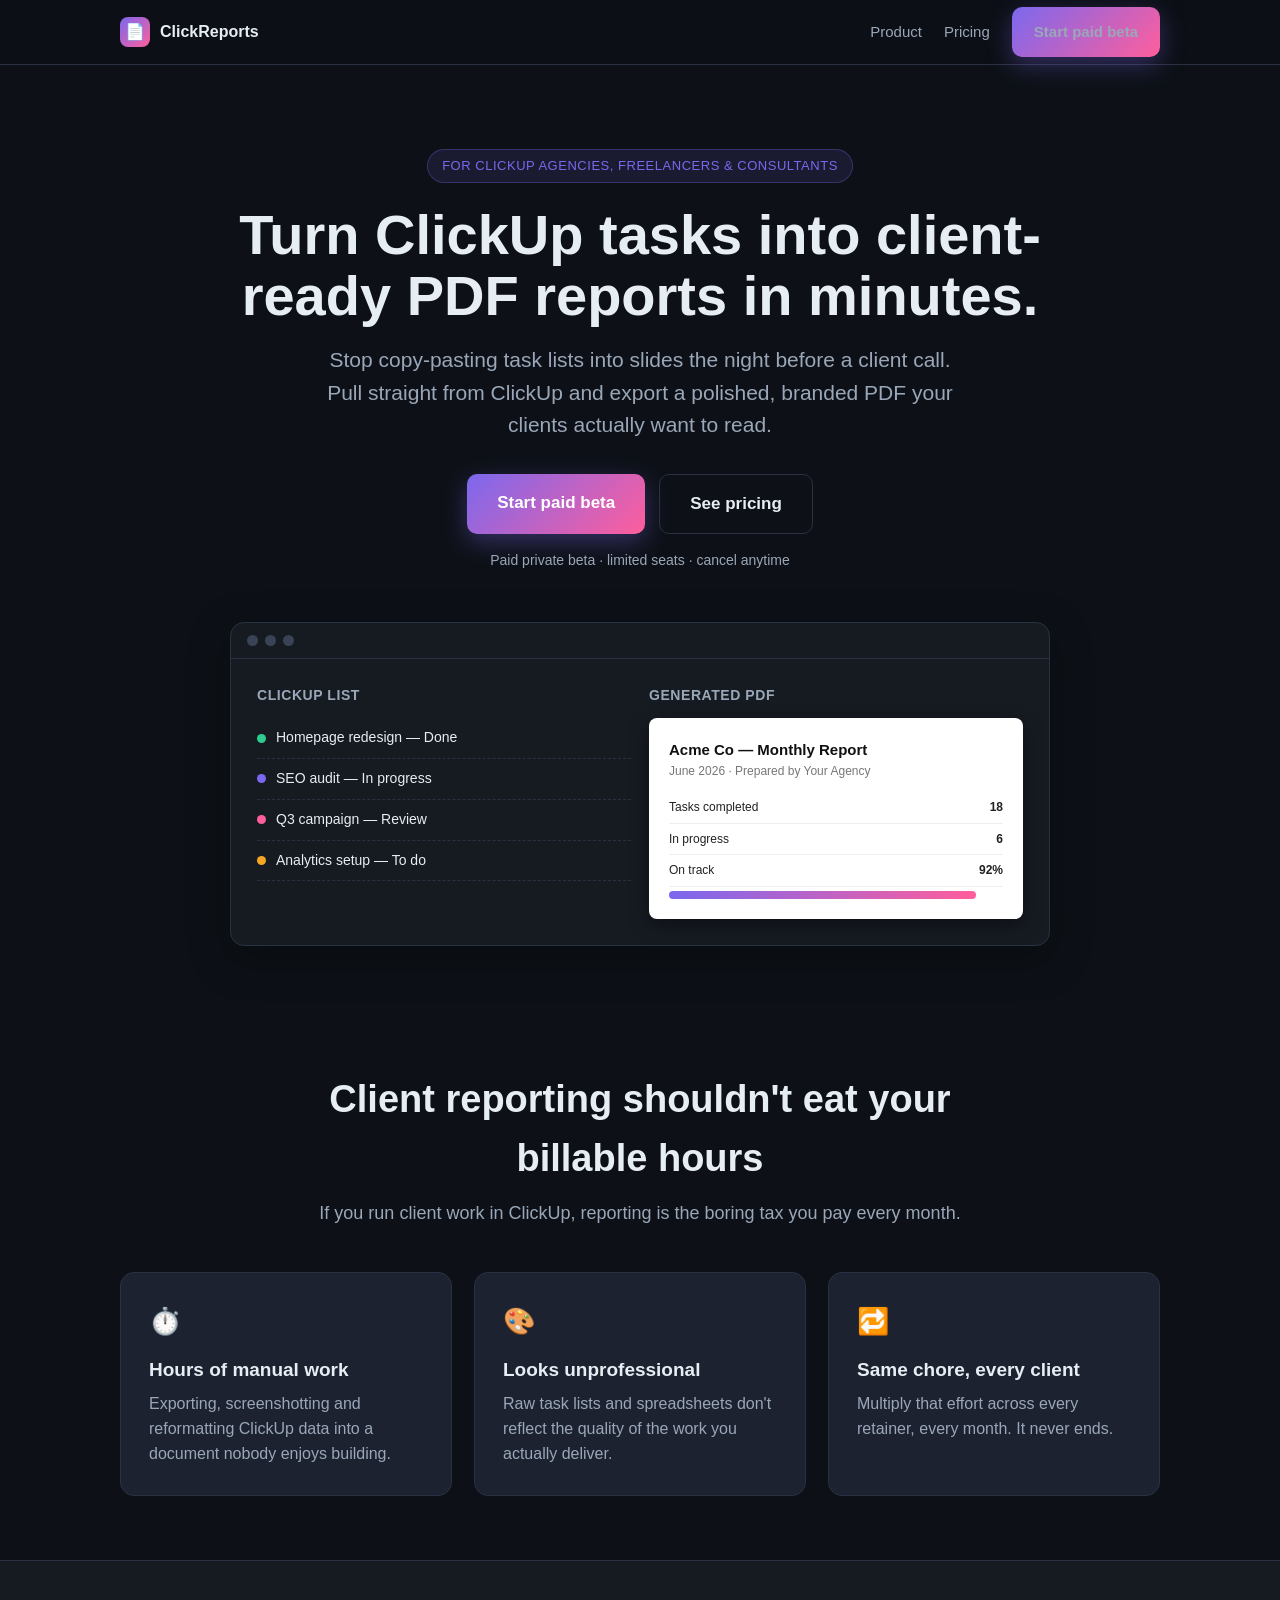
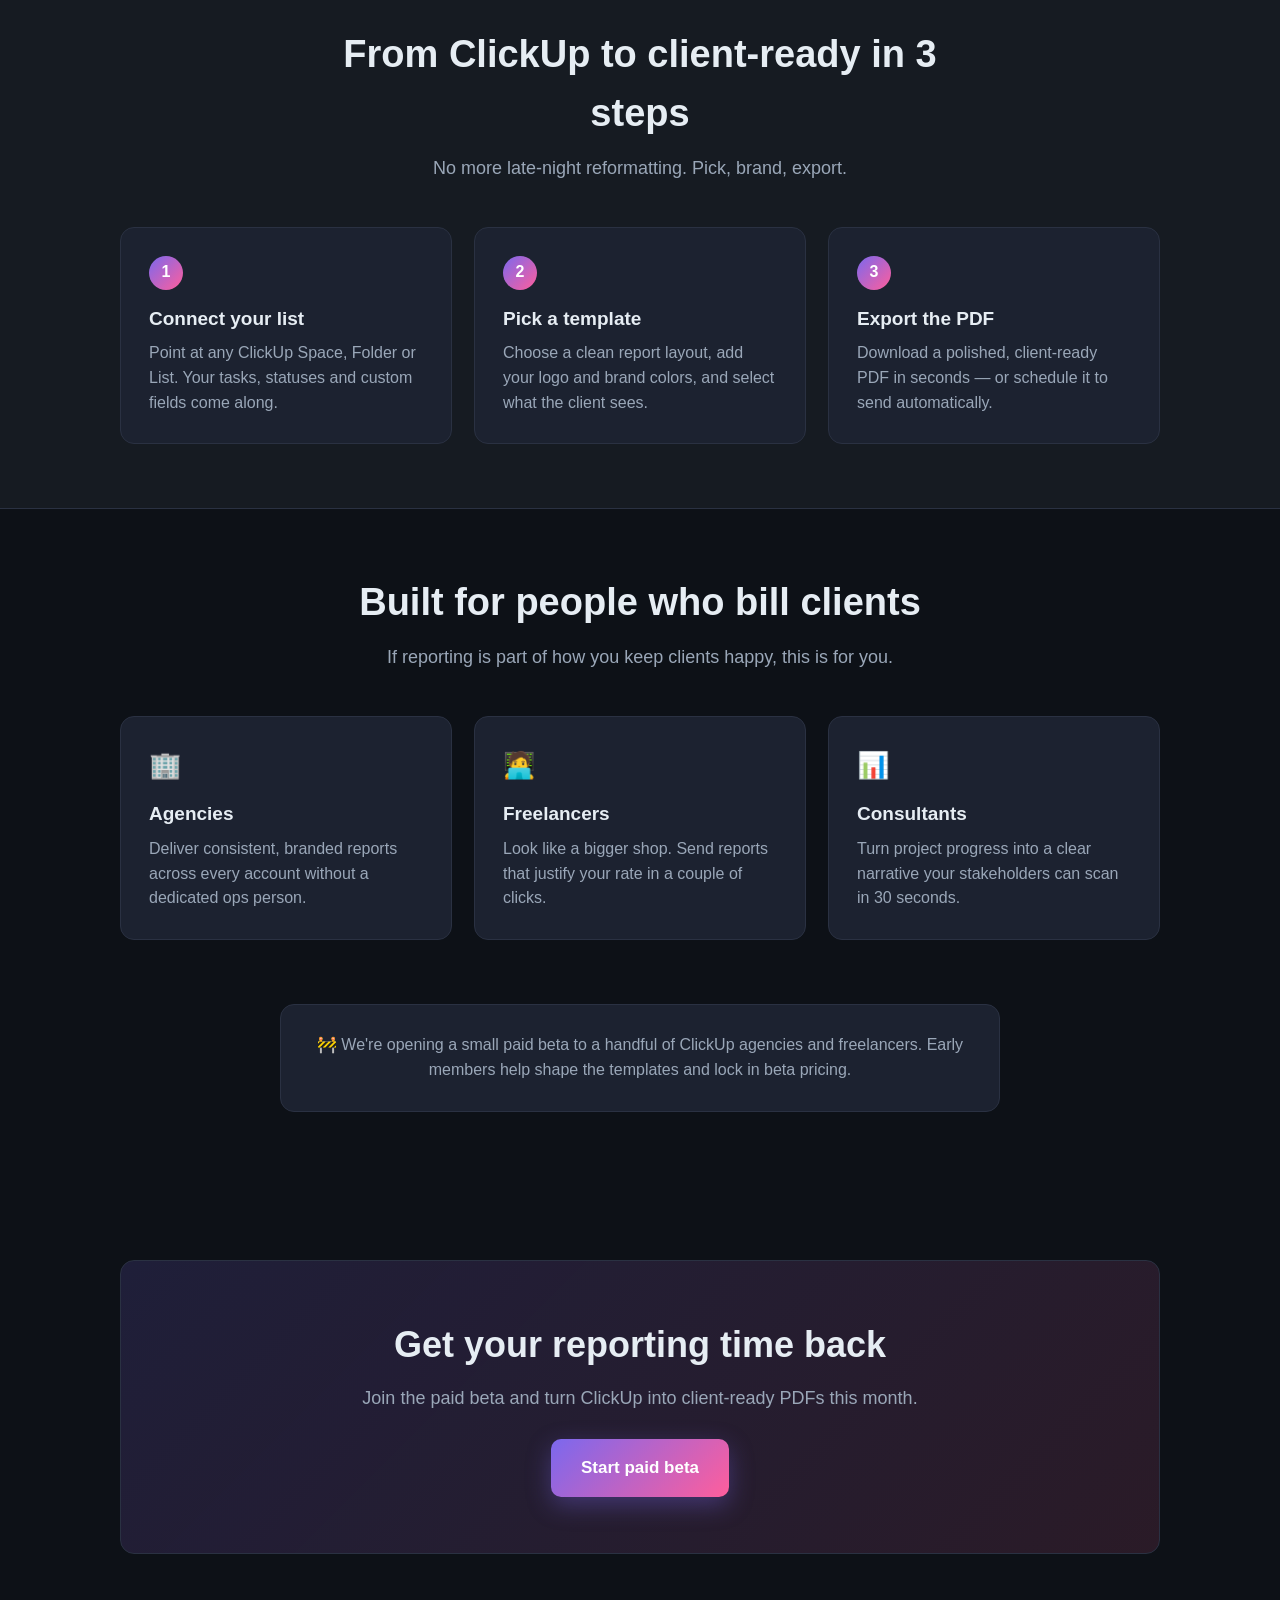
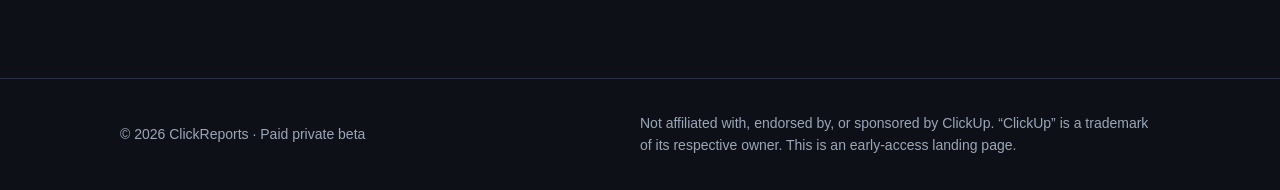
==== index.html @ d5023218 "Add ClickUp PDF Reports smoke-test landing site Static smoke test (no product) to measure paid inten" ====
<!DOCTYPE html>
<html lang="en">
<head>
  <meta charset="UTF-8" />
  <meta name="viewport" content="width=device-width, initial-scale=1.0" />
  <title>ClickUp Client PDF Reports — client-ready reports in minutes</title>
  <meta name="description" content="Turn ClickUp tasks into client-ready PDF reports in minutes. Built for agencies, freelancers and consultants." />
  <link rel="stylesheet" href="assets/styles.css" />
  <script src="assets/config.js"></script>
  <script src="assets/analytics.js"></script>
</head>
<body>
  <header class="site-header">
    <div class="container nav">
      <a class="brand" href="index.html">
        <span class="logo">📄</span> ClickReports
      </a>
      <nav class="nav-links">
        <a href="index.html">Product</a>
        <a href="pricing.html">Pricing</a>
        <a class="btn btn-primary" href="pricing.html" data-track="cta_click" data-location="nav">Start paid beta</a>
      </nav>
    </div>
  </header>

  <main>
    <!-- HERO -->
    <section class="hero">
      <div class="container">
        <span class="eyebrow">For ClickUp agencies, freelancers &amp; consultants</span>
        <h1>Turn ClickUp tasks into client-ready PDF reports in minutes.</h1>
        <p class="sub">
          Stop copy-pasting task lists into slides the night before a client call.
          Pull straight from ClickUp and export a polished, branded PDF your clients actually want to read.
        </p>
        <div class="hero-cta">
          <a class="btn btn-primary btn-lg" href="pricing.html" data-track="cta_click" data-location="hero">Start paid beta</a>
          <a class="btn btn-ghost btn-lg" href="pricing.html">See pricing</a>
        </div>
        <p class="hero-note">Paid private beta · limited seats · cancel anytime</p>

        <!-- Static mockup (visual only, not functional) -->
        <div class="mockup" aria-hidden="true">
          <div class="mockup-bar"><span></span><span></span><span></span></div>
          <div class="mockup-body">
            <div class="mockup-col">
              <h4>ClickUp list</h4>
              <div class="mockup-task"><span class="dot" style="background:#2ecc8f"></span> Homepage redesign — Done</div>
              <div class="mockup-task"><span class="dot" style="background:#7b68ee"></span> SEO audit — In progress</div>
              <div class="mockup-task"><span class="dot" style="background:#ff5e9c"></span> Q3 campaign — Review</div>
              <div class="mockup-task"><span class="dot" style="background:#f5a623"></span> Analytics setup — To do</div>
            </div>
            <div class="mockup-col">
              <h4>Generated PDF</h4>
              <div class="mockup-pdf">
                <div class="pdf-h">Acme Co — Monthly Report</div>
                <div class="pdf-sub">June 2026 · Prepared by Your Agency</div>
                <div class="pdf-row"><span>Tasks completed</span><strong>18</strong></div>
                <div class="pdf-row"><span>In progress</span><strong>6</strong></div>
                <div class="pdf-row"><span>On track</span><strong>92%</strong></div>
                <div class="pdf-bar" style="width:92%"></div>
              </div>
            </div>
          </div>
        </div>
      </div>
    </section>

    <!-- PROBLEM -->
    <section>
      <div class="container">
        <div class="section-head">
          <h2>Client reporting shouldn't eat your billable hours</h2>
          <p>If you run client work in ClickUp, reporting is the boring tax you pay every month.</p>
        </div>
        <div class="grid grid-3">
          <div class="card">
            <div class="ic">⏱️</div>
            <h3>Hours of manual work</h3>
            <p>Exporting, screenshotting and reformatting ClickUp data into a document nobody enjoys building.</p>
          </div>
          <div class="card">
            <div class="ic">🎨</div>
            <h3>Looks unprofessional</h3>
            <p>Raw task lists and spreadsheets don't reflect the quality of the work you actually deliver.</p>
          </div>
          <div class="card">
            <div class="ic">🔁</div>
            <h3>Same chore, every client</h3>
            <p>Multiply that effort across every retainer, every month. It never ends.</p>
          </div>
        </div>
      </div>
    </section>

    <!-- HOW IT WORKS -->
    <section style="background: var(--bg-soft); border-top:1px solid var(--border); border-bottom:1px solid var(--border);">
      <div class="container">
        <div class="section-head">
          <h2>From ClickUp to client-ready in 3 steps</h2>
          <p>No more late-night reformatting. Pick, brand, export.</p>
        </div>
        <div class="grid grid-3 steps">
          <div class="card">
            <div class="step-num">1</div>
            <h3>Connect your list</h3>
            <p>Point at any ClickUp Space, Folder or List. Your tasks, statuses and custom fields come along.</p>
          </div>
          <div class="card">
            <div class="step-num">2</div>
            <h3>Pick a template</h3>
            <p>Choose a clean report layout, add your logo and brand colors, and select what the client sees.</p>
          </div>
          <div class="card">
            <div class="step-num">3</div>
            <h3>Export the PDF</h3>
            <p>Download a polished, client-ready PDF in seconds — or schedule it to send automatically.</p>
          </div>
        </div>
      </div>
    </section>

    <!-- WHO IT'S FOR -->
    <section>
      <div class="container">
        <div class="section-head">
          <h2>Built for people who bill clients</h2>
          <p>If reporting is part of how you keep clients happy, this is for you.</p>
        </div>
        <div class="grid grid-3">
          <div class="card">
            <div class="ic">🏢</div>
            <h3>Agencies</h3>
            <p>Deliver consistent, branded reports across every account without a dedicated ops person.</p>
          </div>
          <div class="card">
            <div class="ic">🧑‍💻</div>
            <h3>Freelancers</h3>
            <p>Look like a bigger shop. Send reports that justify your rate in a couple of clicks.</p>
          </div>
          <div class="card">
            <div class="ic">📊</div>
            <h3>Consultants</h3>
            <p>Turn project progress into a clear narrative your stakeholders can scan in 30 seconds.</p>
          </div>
        </div>
      </div>
    </section>

    <!-- SOCIAL PROOF (honest placeholder) -->
    <section style="padding-top:0;">
      <div class="container">
        <div class="card" style="text-align:center; max-width:720px; margin:0 auto;">
          <p style="color:var(--muted); margin:0;">
            🚧 We're opening a small paid beta to a handful of ClickUp agencies and freelancers.
            Early members help shape the templates and lock in beta pricing.
          </p>
        </div>
      </div>
    </section>

    <!-- FINAL CTA -->
    <section>
      <div class="container">
        <div class="cta-band">
          <h2>Get your reporting time back</h2>
          <p>Join the paid beta and turn ClickUp into client-ready PDFs this month.</p>
          <a class="btn btn-primary btn-lg" href="pricing.html" data-track="cta_click" data-location="footer_band">Start paid beta</a>
        </div>
      </div>
    </section>
  </main>

  <footer class="site-footer">
    <div class="container">
      <p>© 2026 ClickReports · Paid private beta</p>
      <p class="disclaimer">Not affiliated with, endorsed by, or sponsored by ClickUp. “ClickUp” is a trademark of its respective owner. This is an early-access landing page.</p>
    </div>
  </footer>
</body>
</html>
---- assets/styles.css ----
/* ===== Smoke test — ClickUp Client PDF Reports ===== */
:root {
  --bg: #0d1117;
  --bg-soft: #161b22;
  --card: #1c2230;
  --border: #2a3142;
  --text: #e6edf3;
  --muted: #9aa7b8;
  --brand: #7b68ee;       /* púrpura tipo ClickUp */
  --brand-2: #ff5e9c;
  --accent: #2ecc8f;
  --radius: 14px;
  --shadow: 0 12px 40px rgba(0, 0, 0, 0.35);
  --maxw: 1080px;
  font-family: -apple-system, BlinkMacSystemFont, "Segoe UI", Roboto, Helvetica, Arial, sans-serif;
}

* { box-sizing: border-box; }

body {
  margin: 0;
  background: radial-gradient(1200px 600px at 50% -10%, #1a2030 0%, var(--bg) 55%);
  color: var(--text);
  line-height: 1.55;
  -webkit-font-smoothing: antialiased;
}

a { color: inherit; }

.container { width: 100%; max-width: var(--maxw); margin: 0 auto; padding: 0 20px; }

/* ----- Header / nav ----- */
.site-header {
  position: sticky; top: 0; z-index: 10;
  backdrop-filter: blur(10px);
  background: rgba(13, 17, 23, 0.7);
  border-bottom: 1px solid var(--border);
}
.nav { display: flex; align-items: center; justify-content: space-between; height: 64px; }
.brand { display: flex; align-items: center; gap: 10px; font-weight: 700; text-decoration: none; }
.brand .logo {
  width: 30px; height: 30px; border-radius: 8px;
  background: linear-gradient(135deg, var(--brand), var(--brand-2));
  display: grid; place-items: center; font-size: 16px;
}
.nav-links { display: flex; align-items: center; gap: 22px; }
.nav-links a { text-decoration: none; color: var(--muted); font-size: 15px; }
.nav-links a:hover { color: var(--text); }

/* ----- Buttons ----- */
.btn {
  display: inline-block; cursor: pointer; border: 0; text-decoration: none;
  font-weight: 600; font-size: 16px; padding: 13px 22px; border-radius: 10px;
  transition: transform .08s ease, box-shadow .2s ease, opacity .2s ease;
}
.btn:active { transform: translateY(1px); }
.btn-primary {
  color: #fff;
  background: linear-gradient(135deg, var(--brand), var(--brand-2));
  box-shadow: 0 8px 24px rgba(123, 104, 238, 0.35);
}
.btn-primary:hover { box-shadow: 0 10px 30px rgba(123, 104, 238, 0.5); }
.btn-ghost { background: transparent; color: var(--text); border: 1px solid var(--border); }
.btn-ghost:hover { border-color: var(--brand); }
.btn-lg { padding: 16px 30px; font-size: 17px; }
.btn-block { display: block; width: 100%; text-align: center; }

/* ----- Hero ----- */
.hero { padding: 84px 0 60px; text-align: center; }
.eyebrow {
  display: inline-block; font-size: 13px; letter-spacing: .04em; text-transform: uppercase;
  color: var(--brand); background: rgba(123, 104, 238, 0.12);
  border: 1px solid rgba(123, 104, 238, 0.3); padding: 6px 14px; border-radius: 999px; margin-bottom: 22px;
}
.hero h1 { font-size: clamp(34px, 5.2vw, 56px); line-height: 1.08; margin: 0 auto 18px; max-width: 880px; }
.hero p.sub { font-size: clamp(17px, 2.2vw, 21px); color: var(--muted); max-width: 660px; margin: 0 auto 32px; }
.hero-cta { display: flex; gap: 14px; justify-content: center; flex-wrap: wrap; }
.hero-note { margin-top: 16px; font-size: 14px; color: var(--muted); }

/* ----- Mockup ----- */
.mockup {
  margin: 50px auto 0; max-width: 820px;
  background: var(--bg-soft); border: 1px solid var(--border);
  border-radius: var(--radius); box-shadow: var(--shadow); overflow: hidden;
}
.mockup-bar { display: flex; gap: 7px; padding: 12px 16px; border-bottom: 1px solid var(--border); }
.mockup-bar span { width: 11px; height: 11px; border-radius: 50%; background: #3a4255; }
.mockup-body { display: grid; grid-template-columns: 1fr 1fr; gap: 18px; padding: 26px; text-align: left; }
.mockup-col h4 { margin: 0 0 12px; font-size: 14px; color: var(--muted); text-transform: uppercase; letter-spacing: .04em; }
.mockup-task { display: flex; align-items: center; gap: 10px; padding: 9px 0; border-bottom: 1px dashed var(--border); font-size: 14px; }
.mockup-task .dot { width: 9px; height: 9px; border-radius: 50%; flex: 0 0 auto; }
.mockup-pdf {
  background: #fff; color: #222; border-radius: 8px; padding: 20px;
  font-size: 12px; box-shadow: 0 6px 20px rgba(0,0,0,.4);
}
.mockup-pdf .pdf-h { font-weight: 700; font-size: 15px; color: #111; }
.mockup-pdf .pdf-sub { color: #777; margin-bottom: 12px; }
.mockup-pdf .pdf-row { display: flex; justify-content: space-between; padding: 6px 0; border-bottom: 1px solid #eee; }
.mockup-pdf .pdf-bar { height: 8px; border-radius: 4px; background: linear-gradient(90deg, var(--brand), var(--brand-2)); margin-top: 4px; }

/* ----- Sections ----- */
section { padding: 64px 0; }
.section-head { text-align: center; max-width: 660px; margin: 0 auto 44px; }
.section-head h2 { font-size: clamp(26px, 4vw, 38px); margin: 0 0 12px; }
.section-head p { color: var(--muted); font-size: 18px; margin: 0; }

.grid { display: grid; gap: 22px; }
.grid-3 { grid-template-columns: repeat(3, 1fr); }
.grid-2 { grid-template-columns: repeat(2, 1fr); }

.card {
  background: var(--card); border: 1px solid var(--border);
  border-radius: var(--radius); padding: 28px;
}
.card .ic { font-size: 26px; margin-bottom: 14px; }
.card h3 { margin: 0 0 8px; font-size: 19px; }
.card p { margin: 0; color: var(--muted); }

.steps { counter-reset: step; }
.step-num {
  width: 34px; height: 34px; border-radius: 50%; display: grid; place-items: center;
  font-weight: 700; color: #fff; background: linear-gradient(135deg, var(--brand), var(--brand-2));
  margin-bottom: 14px;
}

/* ----- Pricing ----- */
.plans { display: grid; grid-template-columns: repeat(2, 1fr); gap: 24px; max-width: 760px; margin: 0 auto; }
.plan {
  background: var(--card); border: 1px solid var(--border); border-radius: var(--radius);
  padding: 32px; display: flex; flex-direction: column;
}
.plan.popular { border-color: var(--brand); box-shadow: 0 0 0 1px var(--brand), var(--shadow); position: relative; }
.plan .tag {
  position: absolute; top: -13px; left: 50%; transform: translateX(-50%);
  background: linear-gradient(135deg, var(--brand), var(--brand-2)); color: #fff;
  font-size: 12px; font-weight: 700; padding: 5px 14px; border-radius: 999px; letter-spacing: .03em;
}
.plan h3 { margin: 0 0 6px; font-size: 22px; }
.plan .price { font-size: 44px; font-weight: 800; margin: 10px 0 2px; }
.plan .price span { font-size: 16px; font-weight: 500; color: var(--muted); }
.plan .desc { color: var(--muted); margin: 0 0 20px; min-height: 44px; }
.features { list-style: none; padding: 0; margin: 0 0 26px; flex: 1; }
.features li { padding: 8px 0; padding-left: 26px; position: relative; color: var(--text); }
.features li::before { content: "✓"; position: absolute; left: 0; color: var(--accent); font-weight: 700; }

/* ----- Checkout ----- */
.checkout-wrap { max-width: 560px; margin: 0 auto; }
.summary {
  background: var(--card); border: 1px solid var(--border); border-radius: var(--radius);
  padding: 26px; margin-bottom: 24px;
}
.summary .row { display: flex; justify-content: space-between; padding: 10px 0; border-bottom: 1px solid var(--border); }
.summary .row:last-child { border-bottom: 0; font-size: 20px; font-weight: 700; }
.summary .muted { color: var(--muted); }

.email-form { display: flex; flex-direction: column; gap: 12px; margin-top: 22px; }
.email-form input {
  width: 100%; padding: 15px 16px; font-size: 16px; border-radius: 10px;
  border: 1px solid var(--border); background: var(--bg-soft); color: var(--text);
}
.email-form input:focus { outline: none; border-color: var(--brand); }
.success-box {
  background: rgba(46, 204, 143, 0.08); border: 1px solid rgba(46, 204, 143, 0.4);
  border-radius: var(--radius); padding: 30px; text-align: center;
}
.success-box .ic { font-size: 44px; }
.success-box h3 { margin: 10px 0 8px; font-size: 24px; }
.success-box p { color: var(--muted); margin: 0; }

/* ----- FAQ ----- */
.faq { max-width: 720px; margin: 0 auto; }
.faq details {
  background: var(--card); border: 1px solid var(--border); border-radius: 10px;
  padding: 16px 20px; margin-bottom: 12px;
}
.faq summary { cursor: pointer; font-weight: 600; font-size: 17px; }
.faq details p { color: var(--muted); margin: 12px 0 0; }

/* ----- Final CTA band ----- */
.cta-band {
  text-align: center; background: linear-gradient(135deg, rgba(123,104,238,.16), rgba(255,94,156,.12));
  border: 1px solid var(--border); border-radius: var(--radius); padding: 56px 24px; margin: 20px 0;
}
.cta-band h2 { font-size: clamp(26px, 4vw, 36px); margin: 0 0 12px; }
.cta-band p { color: var(--muted); margin: 0 0 26px; font-size: 18px; }

/* ----- Footer ----- */
.site-footer { border-top: 1px solid var(--border); padding: 34px 0; margin-top: 40px; }
.site-footer .container { display: flex; justify-content: space-between; align-items: center; gap: 16px; flex-wrap: wrap; }
.site-footer p { margin: 0; color: var(--muted); font-size: 14px; }
.disclaimer { font-size: 13px; color: #6b7787; max-width: 520px; }

/* ----- Responsive ----- */
@media (max-width: 820px) {
  .grid-3, .grid-2, .plans, .mockup-body { grid-template-columns: 1fr; }
  .nav-links a:not(.btn) { display: none; }
}
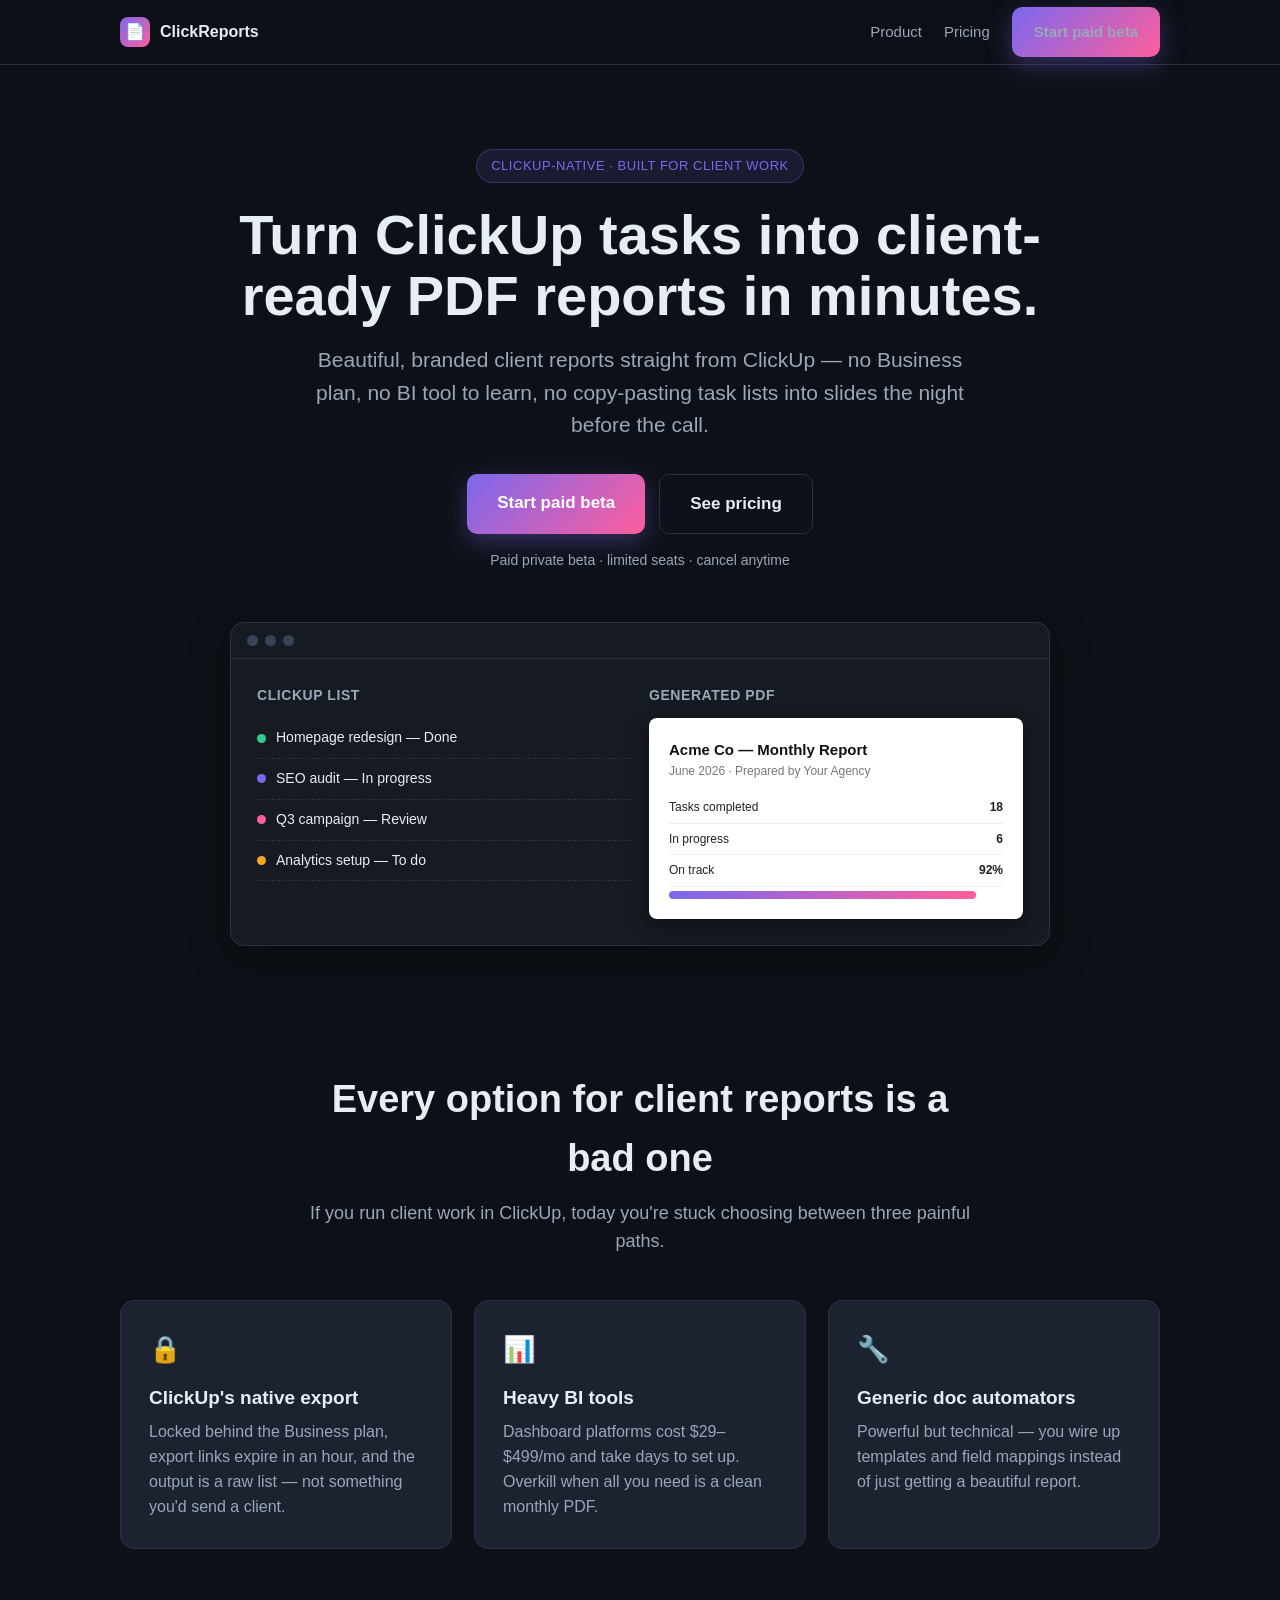
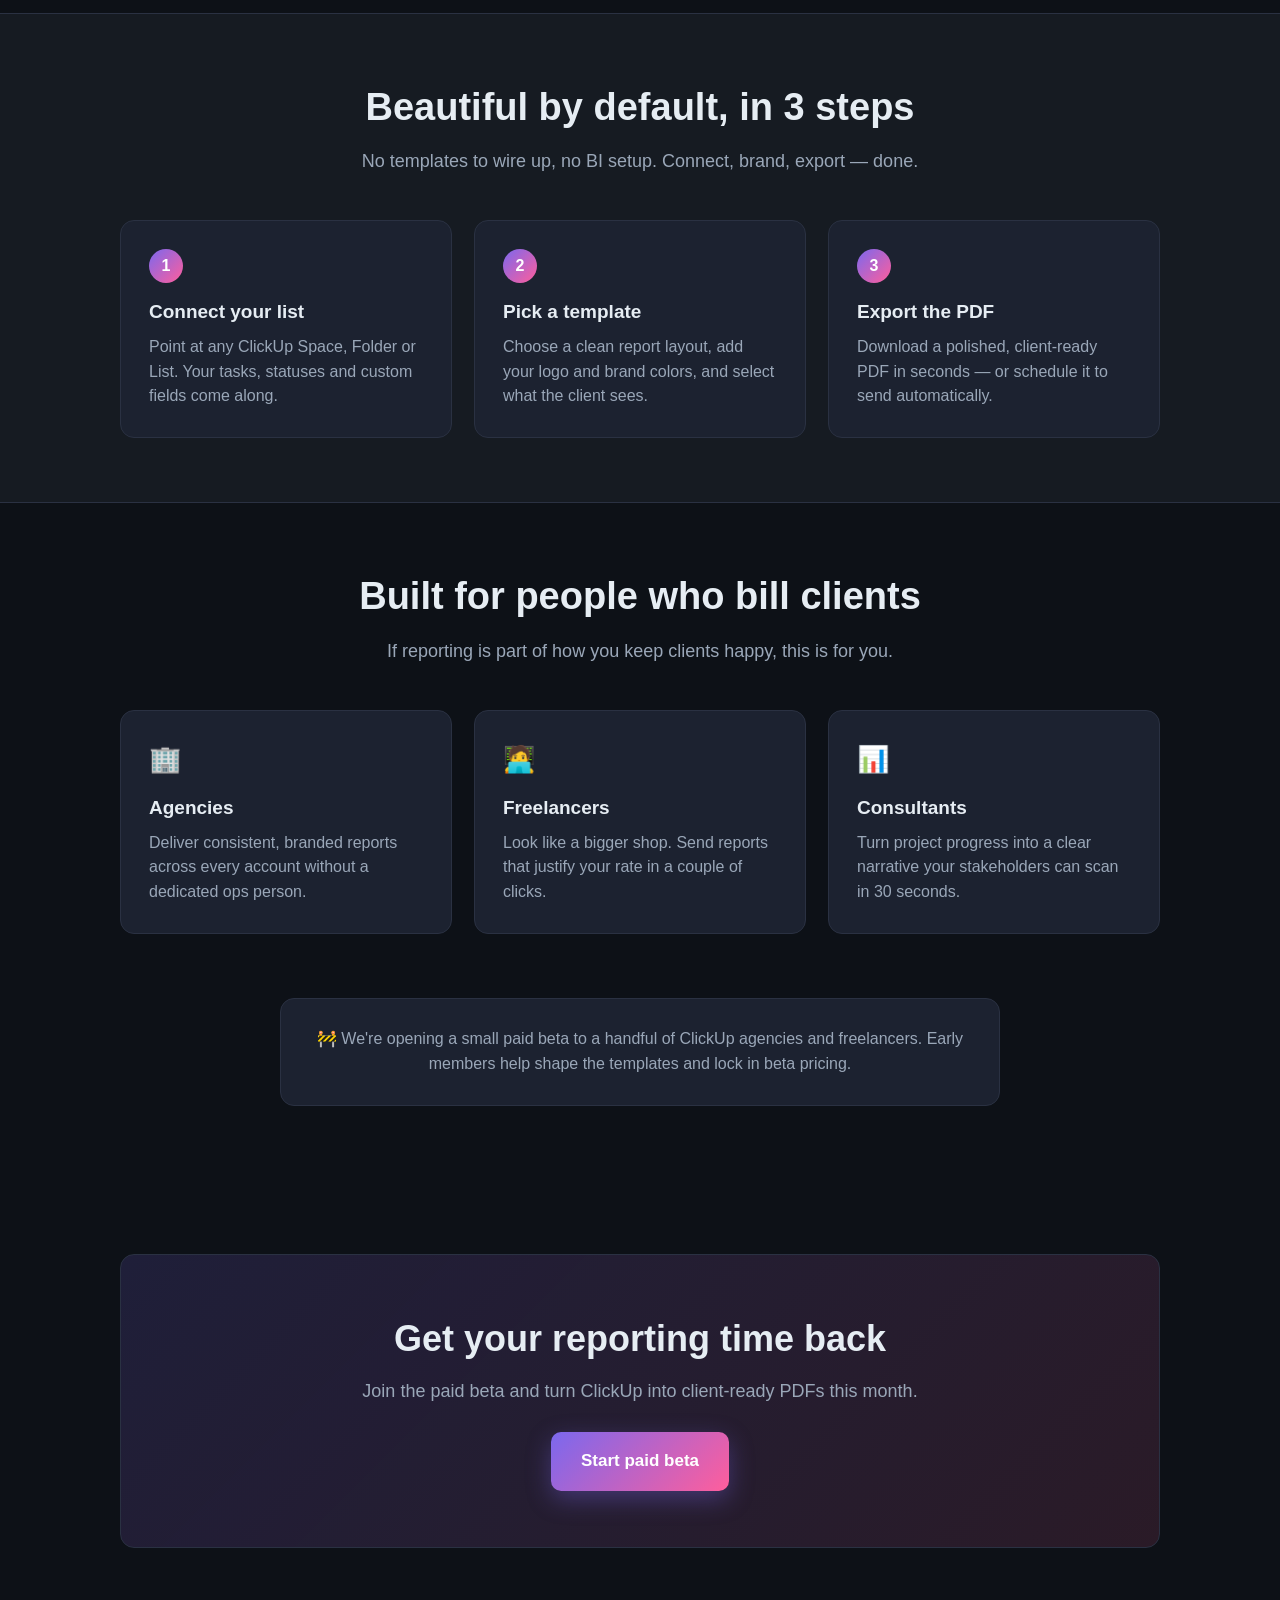
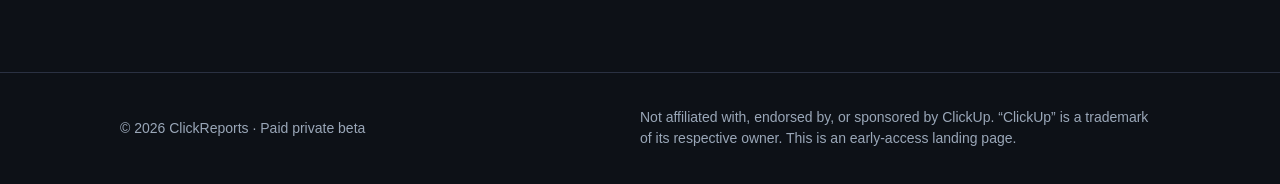
==== commit a518d8af: "Sharpen landing copy to ClickUp-native niche positioning Differentiate from heavy BI tools and gener" ====
--- a/index.html
+++ b/index.html
@@ -4,7 +4,7 @@
   <meta charset="UTF-8" />
   <meta name="viewport" content="width=device-width, initial-scale=1.0" />
   <title>ClickUp Client PDF Reports — client-ready reports in minutes</title>
-  <meta name="description" content="Turn ClickUp tasks into client-ready PDF reports in minutes. Built for agencies, freelancers and consultants." />
+  <meta name="description" content="Beautiful, branded client PDF reports straight from ClickUp — no Business plan, no BI tool. Built for agencies, freelancers and consultants." />
   <link rel="stylesheet" href="assets/styles.css" />
   <script src="assets/config.js"></script>
   <script src="assets/analytics.js"></script>
@@ -27,11 +27,11 @@
     <!-- HERO -->
     <section class="hero">
       <div class="container">
-        <span class="eyebrow">For ClickUp agencies, freelancers &amp; consultants</span>
+        <span class="eyebrow">ClickUp-native · built for client work</span>
         <h1>Turn ClickUp tasks into client-ready PDF reports in minutes.</h1>
         <p class="sub">
-          Stop copy-pasting task lists into slides the night before a client call.
-          Pull straight from ClickUp and export a polished, branded PDF your clients actually want to read.
+          Beautiful, branded client reports straight from ClickUp — no Business plan, no BI tool to learn,
+          no copy-pasting task lists into slides the night before the call.
         </p>
         <div class="hero-cta">
           <a class="btn btn-primary btn-lg" href="pricing.html" data-track="cta_click" data-location="hero">Start paid beta</a>
@@ -70,24 +70,24 @@
     <section>
       <div class="container">
         <div class="section-head">
-          <h2>Client reporting shouldn't eat your billable hours</h2>
-          <p>If you run client work in ClickUp, reporting is the boring tax you pay every month.</p>
+          <h2>Every option for client reports is a bad one</h2>
+          <p>If you run client work in ClickUp, today you're stuck choosing between three painful paths.</p>
         </div>
         <div class="grid grid-3">
           <div class="card">
-            <div class="ic">⏱️</div>
-            <h3>Hours of manual work</h3>
-            <p>Exporting, screenshotting and reformatting ClickUp data into a document nobody enjoys building.</p>
+            <div class="ic">🔒</div>
+            <h3>ClickUp's native export</h3>
+            <p>Locked behind the Business plan, export links expire in an hour, and the output is a raw list — not something you'd send a client.</p>
           </div>
           <div class="card">
-            <div class="ic">🎨</div>
-            <h3>Looks unprofessional</h3>
-            <p>Raw task lists and spreadsheets don't reflect the quality of the work you actually deliver.</p>
+            <div class="ic">📊</div>
+            <h3>Heavy BI tools</h3>
+            <p>Dashboard platforms cost $29–$499/mo and take days to set up. Overkill when all you need is a clean monthly PDF.</p>
           </div>
           <div class="card">
-            <div class="ic">🔁</div>
-            <h3>Same chore, every client</h3>
-            <p>Multiply that effort across every retainer, every month. It never ends.</p>
+            <div class="ic">🔧</div>
+            <h3>Generic doc automators</h3>
+            <p>Powerful but technical — you wire up templates and field mappings instead of just getting a beautiful report.</p>
           </div>
         </div>
       </div>
@@ -97,8 +97,8 @@
     <section style="background: var(--bg-soft); border-top:1px solid var(--border); border-bottom:1px solid var(--border);">
       <div class="container">
         <div class="section-head">
-          <h2>From ClickUp to client-ready in 3 steps</h2>
-          <p>No more late-night reformatting. Pick, brand, export.</p>
+          <h2>Beautiful by default, in 3 steps</h2>
+          <p>No templates to wire up, no BI setup. Connect, brand, export — done.</p>
         </div>
         <div class="grid grid-3 steps">
           <div class="card">
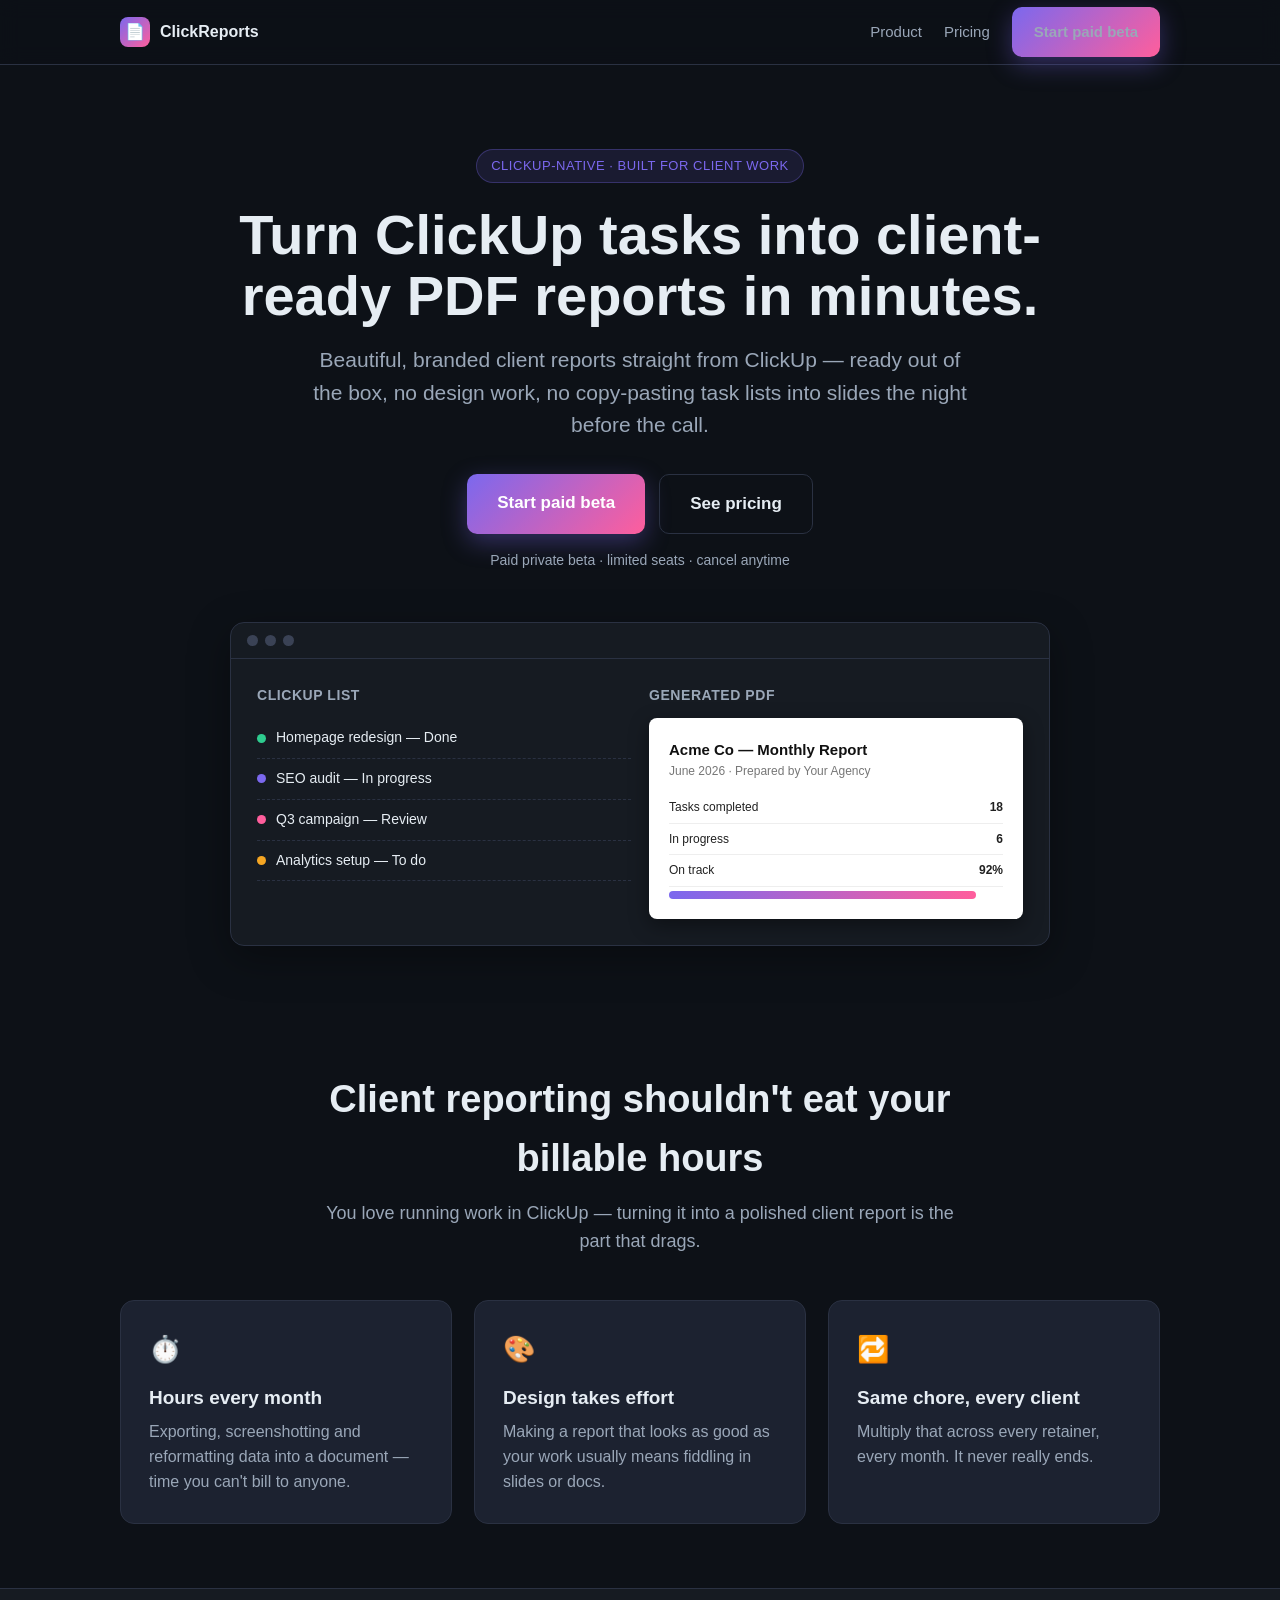
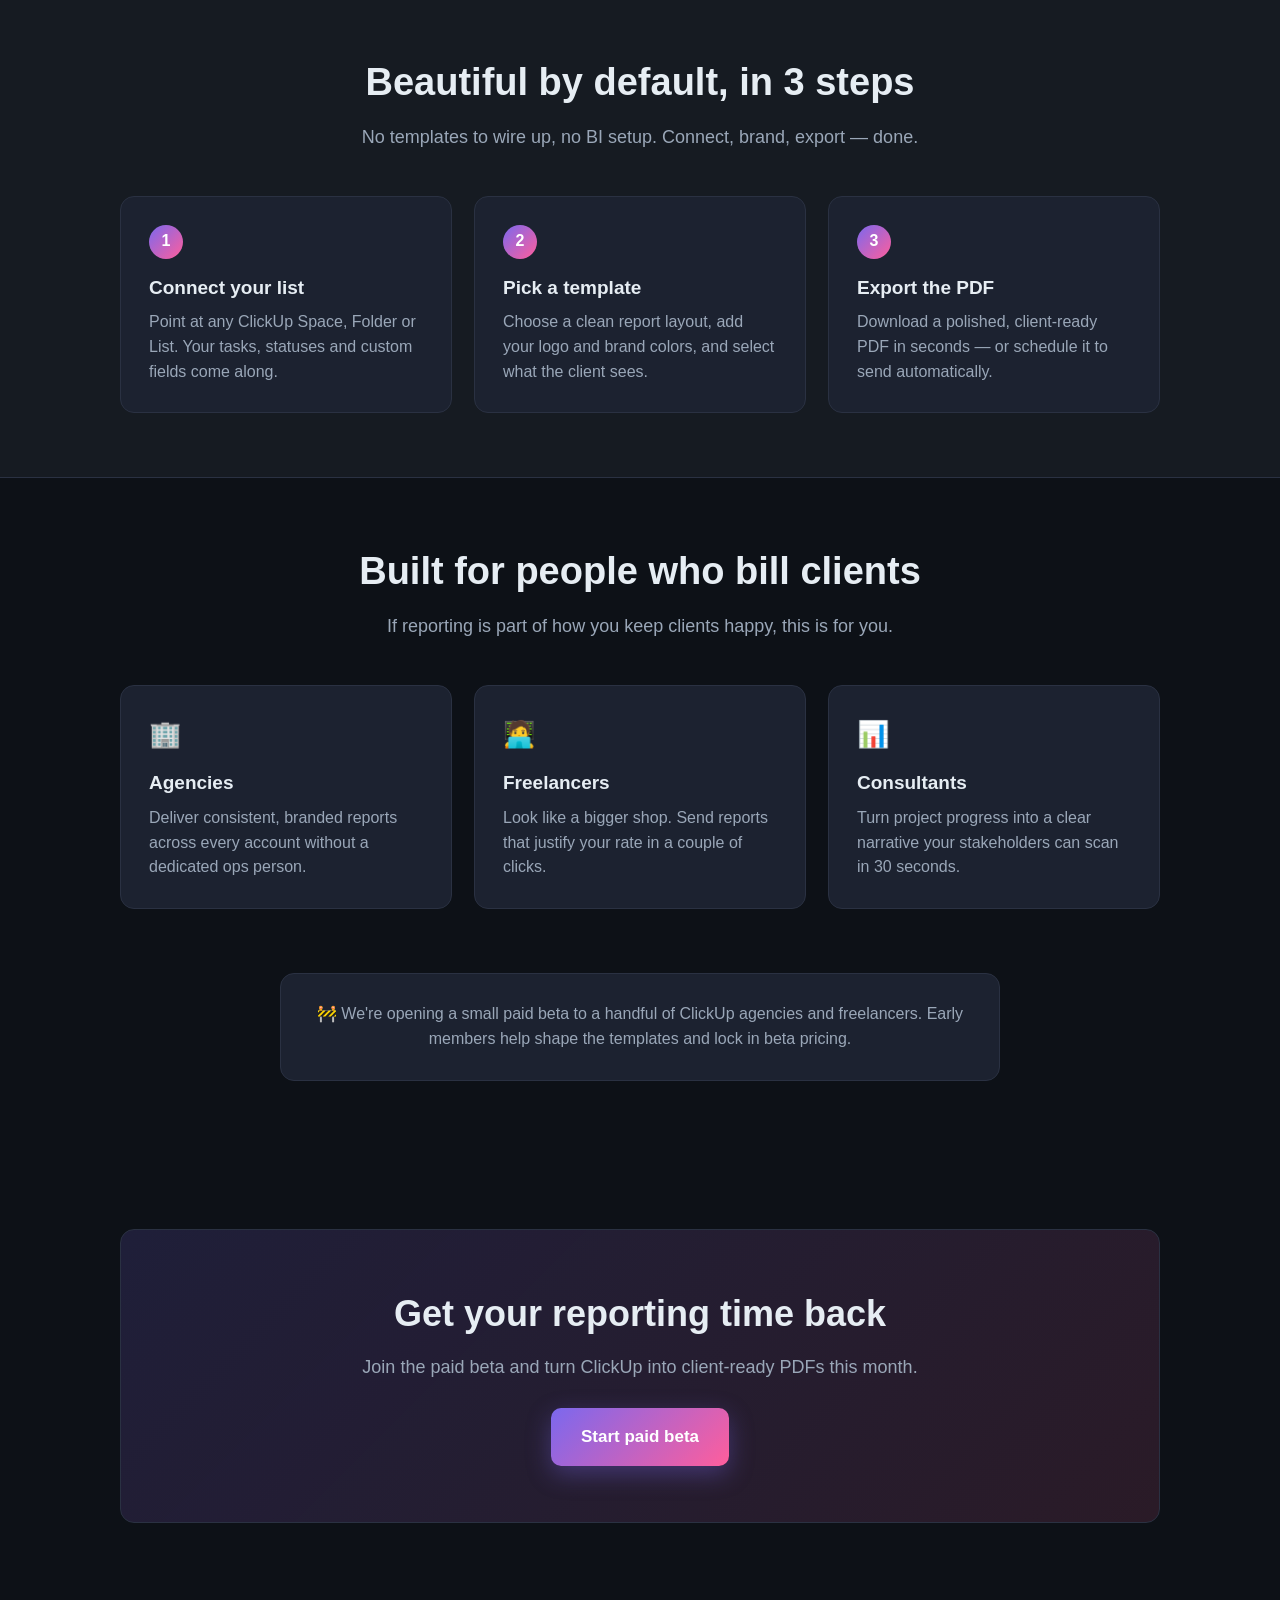
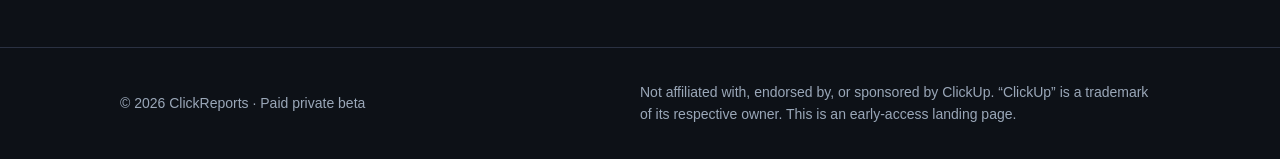
==== commit f86d0a87: "Soften copy to ClickUp-friendly tone Reframe from criticizing ClickUp's pricing/limits to positive e" ====
--- a/index.html
+++ b/index.html
@@ -30,8 +30,8 @@
         <span class="eyebrow">ClickUp-native · built for client work</span>
         <h1>Turn ClickUp tasks into client-ready PDF reports in minutes.</h1>
         <p class="sub">
-          Beautiful, branded client reports straight from ClickUp — no Business plan, no BI tool to learn,
-          no copy-pasting task lists into slides the night before the call.
+          Beautiful, branded client reports straight from ClickUp — ready out of the box,
+          no design work, no copy-pasting task lists into slides the night before the call.
         </p>
         <div class="hero-cta">
           <a class="btn btn-primary btn-lg" href="pricing.html" data-track="cta_click" data-location="hero">Start paid beta</a>
@@ -70,24 +70,24 @@
     <section>
       <div class="container">
         <div class="section-head">
-          <h2>Every option for client reports is a bad one</h2>
-          <p>If you run client work in ClickUp, today you're stuck choosing between three painful paths.</p>
+          <h2>Client reporting shouldn't eat your billable hours</h2>
+          <p>You love running work in ClickUp — turning it into a polished client report is the part that drags.</p>
         </div>
         <div class="grid grid-3">
           <div class="card">
-            <div class="ic">🔒</div>
-            <h3>ClickUp's native export</h3>
-            <p>Locked behind the Business plan, export links expire in an hour, and the output is a raw list — not something you'd send a client.</p>
+            <div class="ic">⏱️</div>
+            <h3>Hours every month</h3>
+            <p>Exporting, screenshotting and reformatting data into a document — time you can't bill to anyone.</p>
           </div>
           <div class="card">
-            <div class="ic">📊</div>
-            <h3>Heavy BI tools</h3>
-            <p>Dashboard platforms cost $29–$499/mo and take days to set up. Overkill when all you need is a clean monthly PDF.</p>
+            <div class="ic">🎨</div>
+            <h3>Design takes effort</h3>
+            <p>Making a report that looks as good as your work usually means fiddling in slides or docs.</p>
           </div>
           <div class="card">
-            <div class="ic">🔧</div>
-            <h3>Generic doc automators</h3>
-            <p>Powerful but technical — you wire up templates and field mappings instead of just getting a beautiful report.</p>
+            <div class="ic">🔁</div>
+            <h3>Same chore, every client</h3>
+            <p>Multiply that across every retainer, every month. It never really ends.</p>
           </div>
         </div>
       </div>
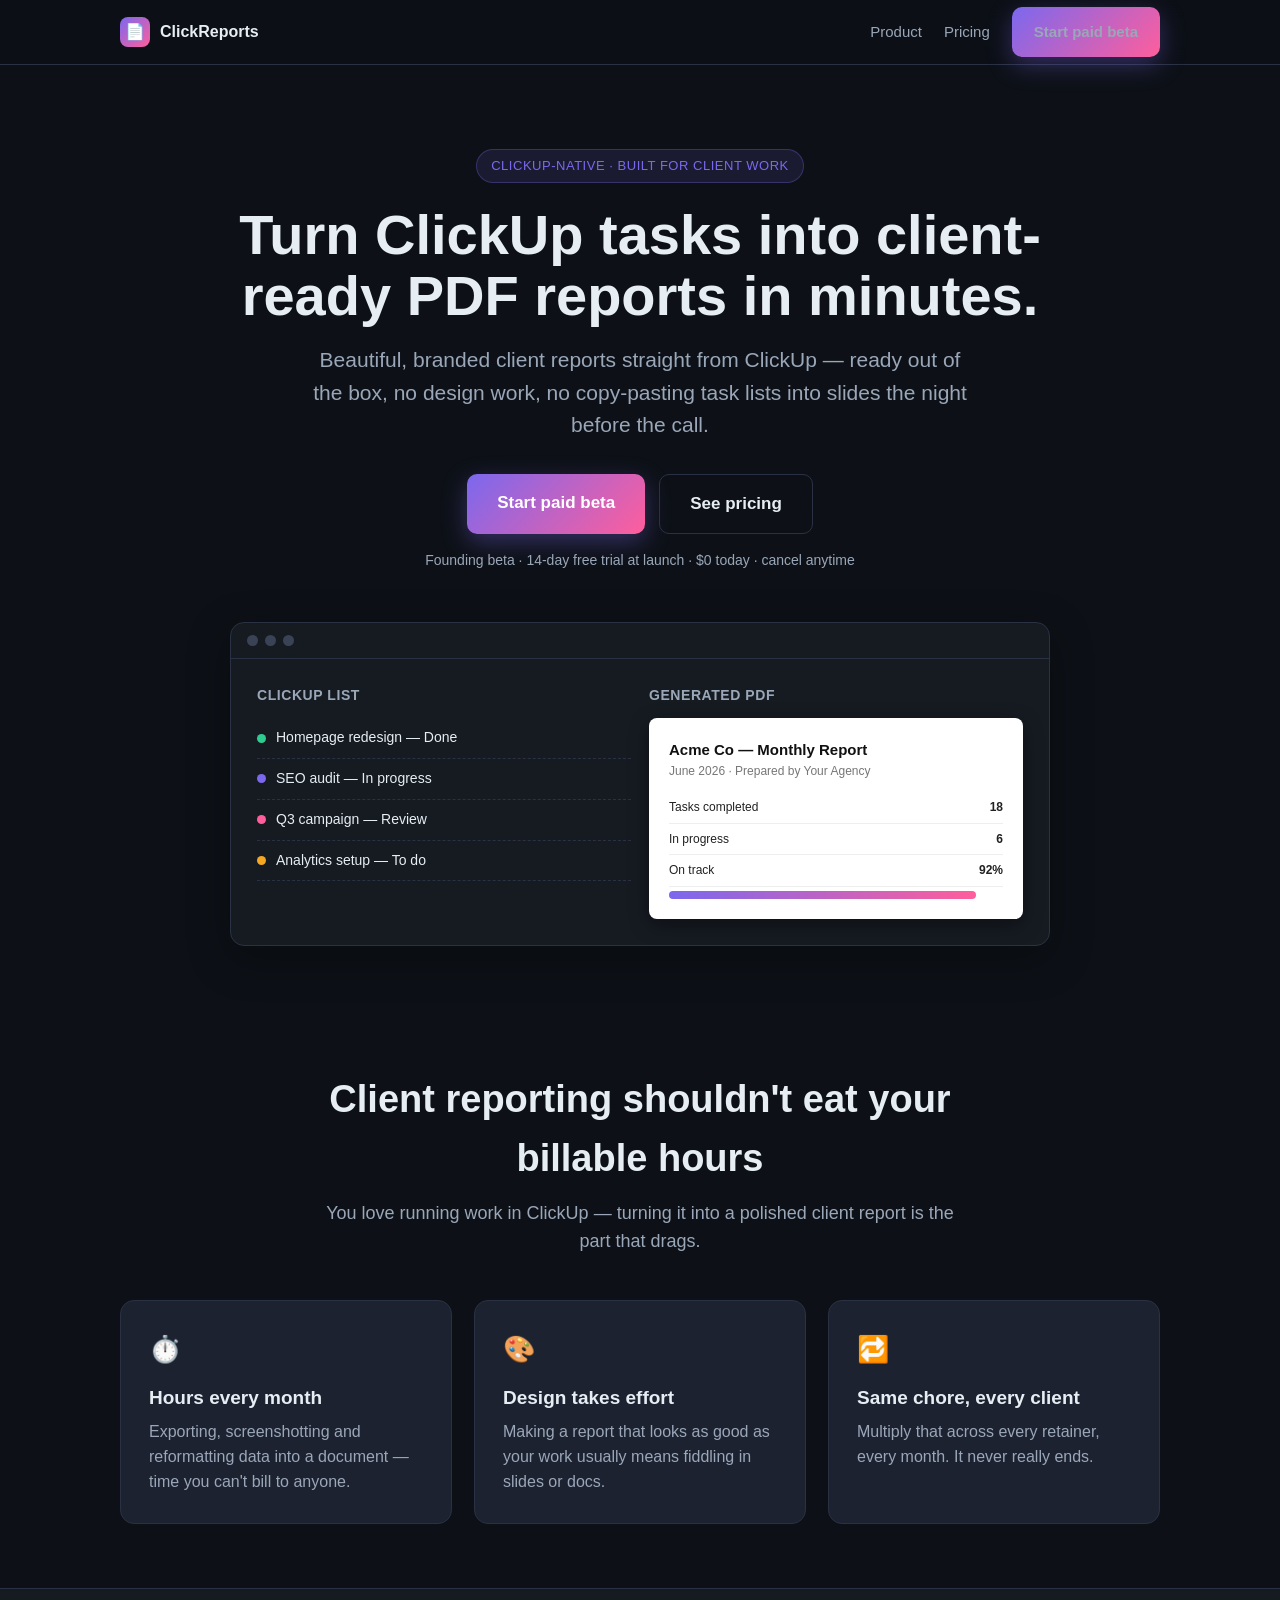
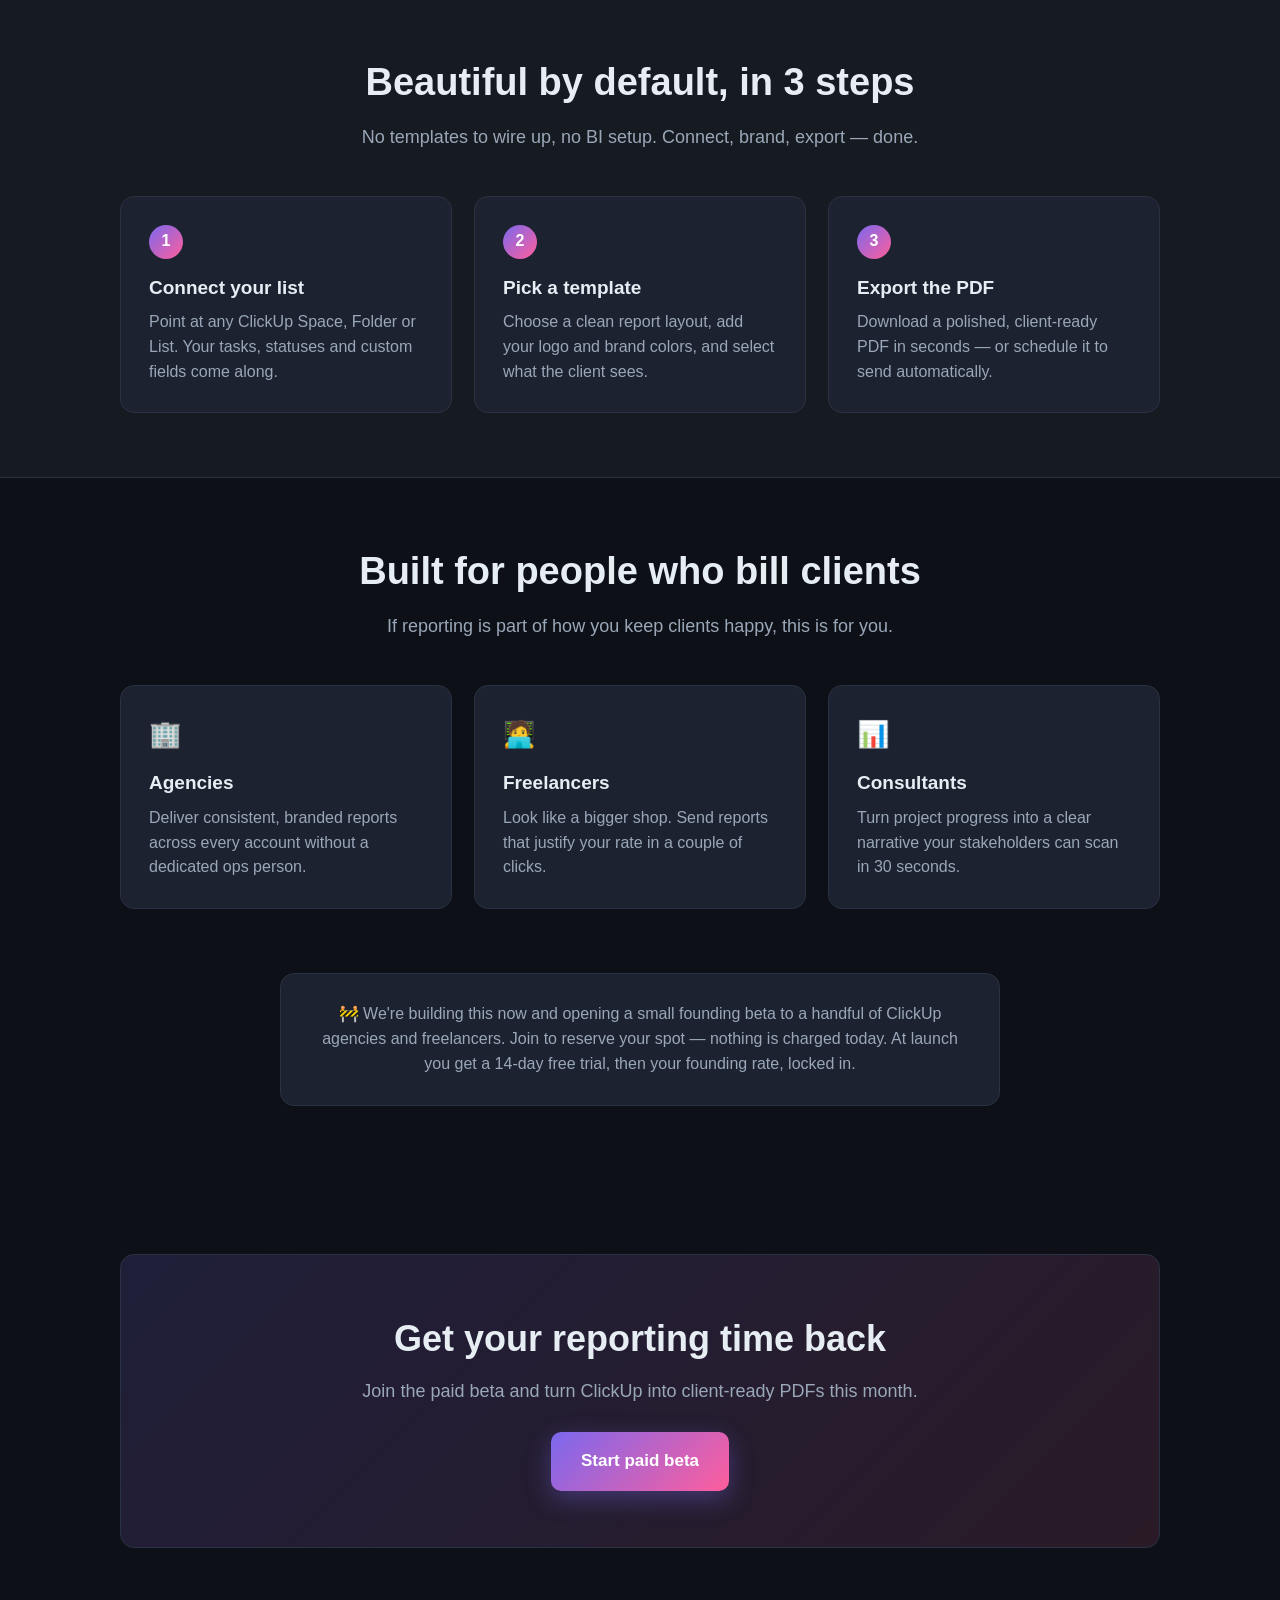
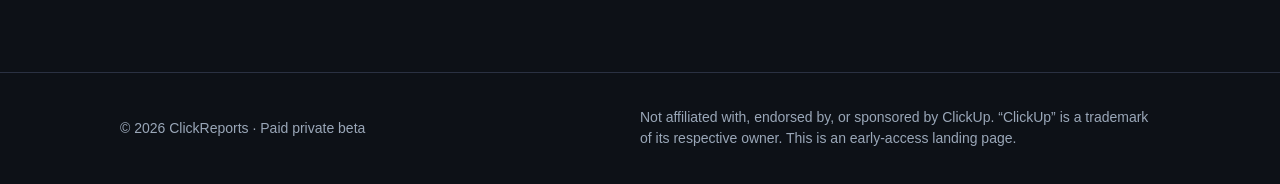
==== commit 429917c4: "Add 14-day free trial and honest pre-launch framing across pages Make clear: building now, $0 today," ====
--- a/index.html
+++ b/index.html
@@ -37,7 +37,7 @@
           <a class="btn btn-primary btn-lg" href="pricing.html" data-track="cta_click" data-location="hero">Start paid beta</a>
           <a class="btn btn-ghost btn-lg" href="pricing.html">See pricing</a>
         </div>
-        <p class="hero-note">Paid private beta · limited seats · cancel anytime</p>
+        <p class="hero-note">Founding beta · 14-day free trial at launch · $0 today · cancel anytime</p>
 
         <!-- Static mockup (visual only, not functional) -->
         <div class="mockup" aria-hidden="true">
@@ -152,8 +152,8 @@
       <div class="container">
         <div class="card" style="text-align:center; max-width:720px; margin:0 auto;">
           <p style="color:var(--muted); margin:0;">
-            🚧 We're opening a small paid beta to a handful of ClickUp agencies and freelancers.
-            Early members help shape the templates and lock in beta pricing.
+            🚧 We're building this now and opening a small founding beta to a handful of ClickUp agencies and freelancers.
+            Join to reserve your spot — nothing is charged today. At launch you get a 14-day free trial, then your founding rate, locked in.
           </p>
         </div>
       </div>
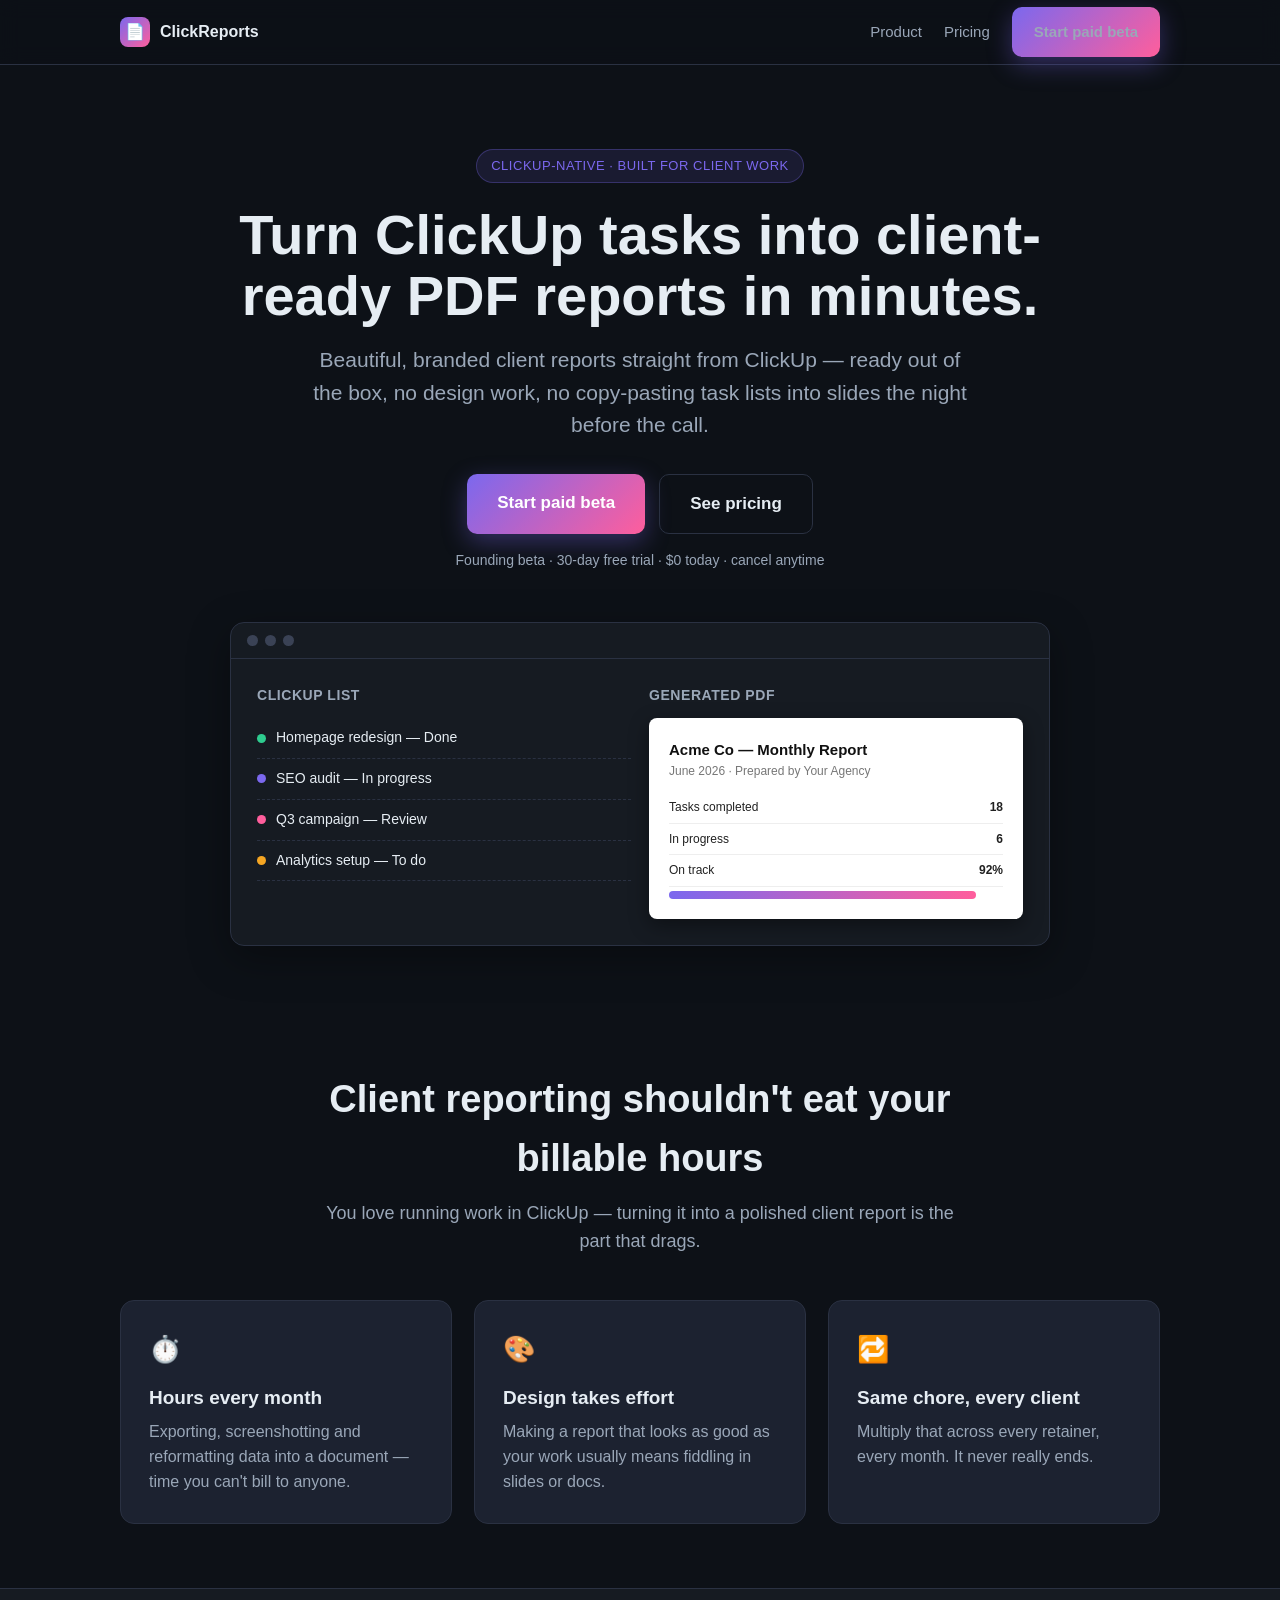
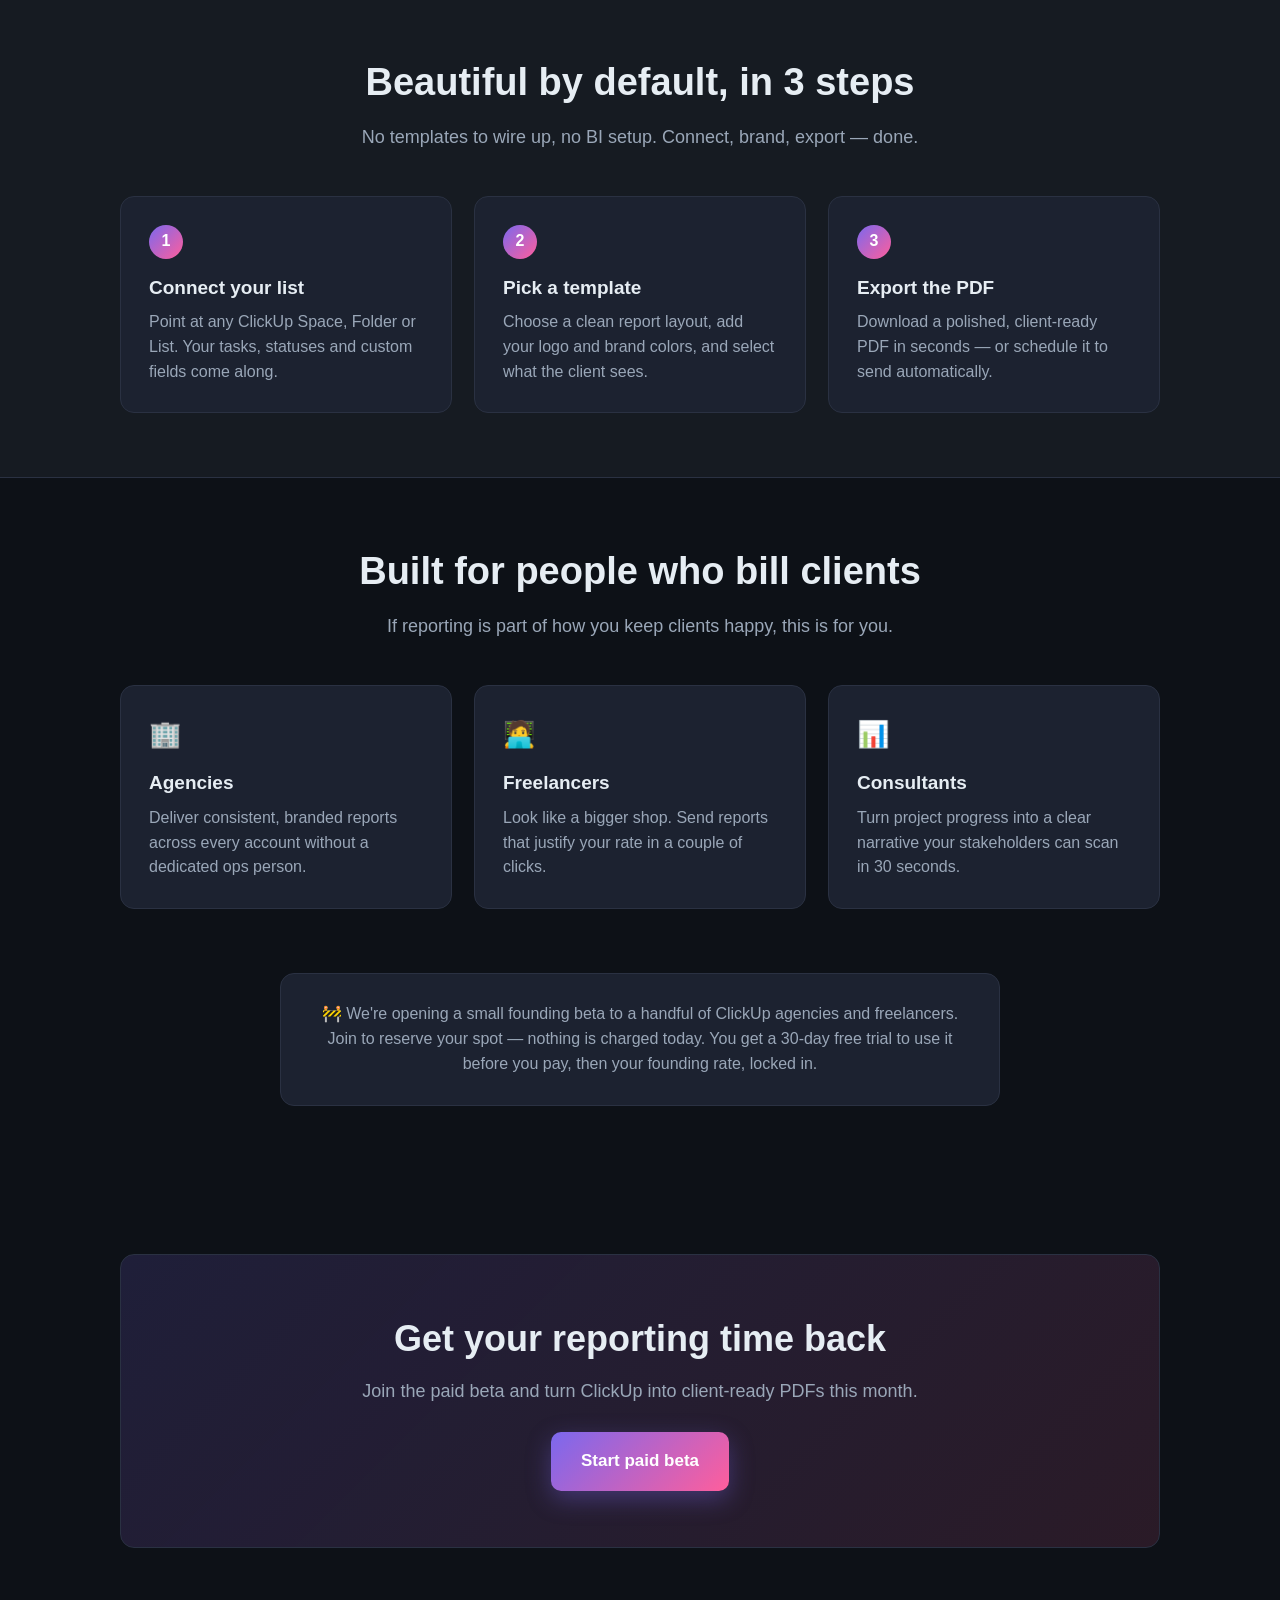
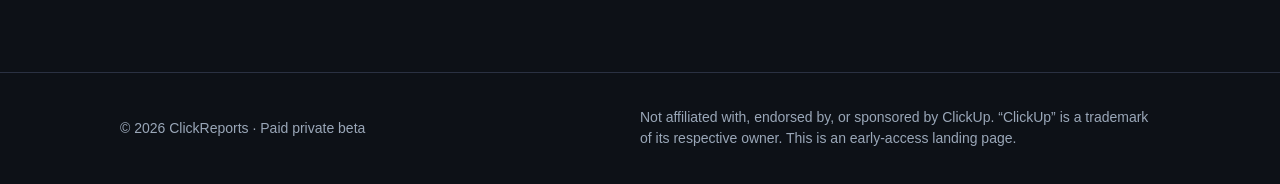
==== commit 82170e17: "Switch to 30-day free trial across all pages Align copy with Reddit reply: 30-day free trial, use it" ====
--- a/index.html
+++ b/index.html
@@ -37,7 +37,7 @@
           <a class="btn btn-primary btn-lg" href="pricing.html" data-track="cta_click" data-location="hero">Start paid beta</a>
           <a class="btn btn-ghost btn-lg" href="pricing.html">See pricing</a>
         </div>
-        <p class="hero-note">Founding beta · 14-day free trial at launch · $0 today · cancel anytime</p>
+        <p class="hero-note">Founding beta · 30-day free trial · $0 today · cancel anytime</p>
 
         <!-- Static mockup (visual only, not functional) -->
         <div class="mockup" aria-hidden="true">
@@ -152,8 +152,8 @@
       <div class="container">
         <div class="card" style="text-align:center; max-width:720px; margin:0 auto;">
           <p style="color:var(--muted); margin:0;">
-            🚧 We're building this now and opening a small founding beta to a handful of ClickUp agencies and freelancers.
-            Join to reserve your spot — nothing is charged today. At launch you get a 14-day free trial, then your founding rate, locked in.
+            🚧 We're opening a small founding beta to a handful of ClickUp agencies and freelancers.
+            Join to reserve your spot — nothing is charged today. You get a 30-day free trial to use it before you pay, then your founding rate, locked in.
           </p>
         </div>
       </div>
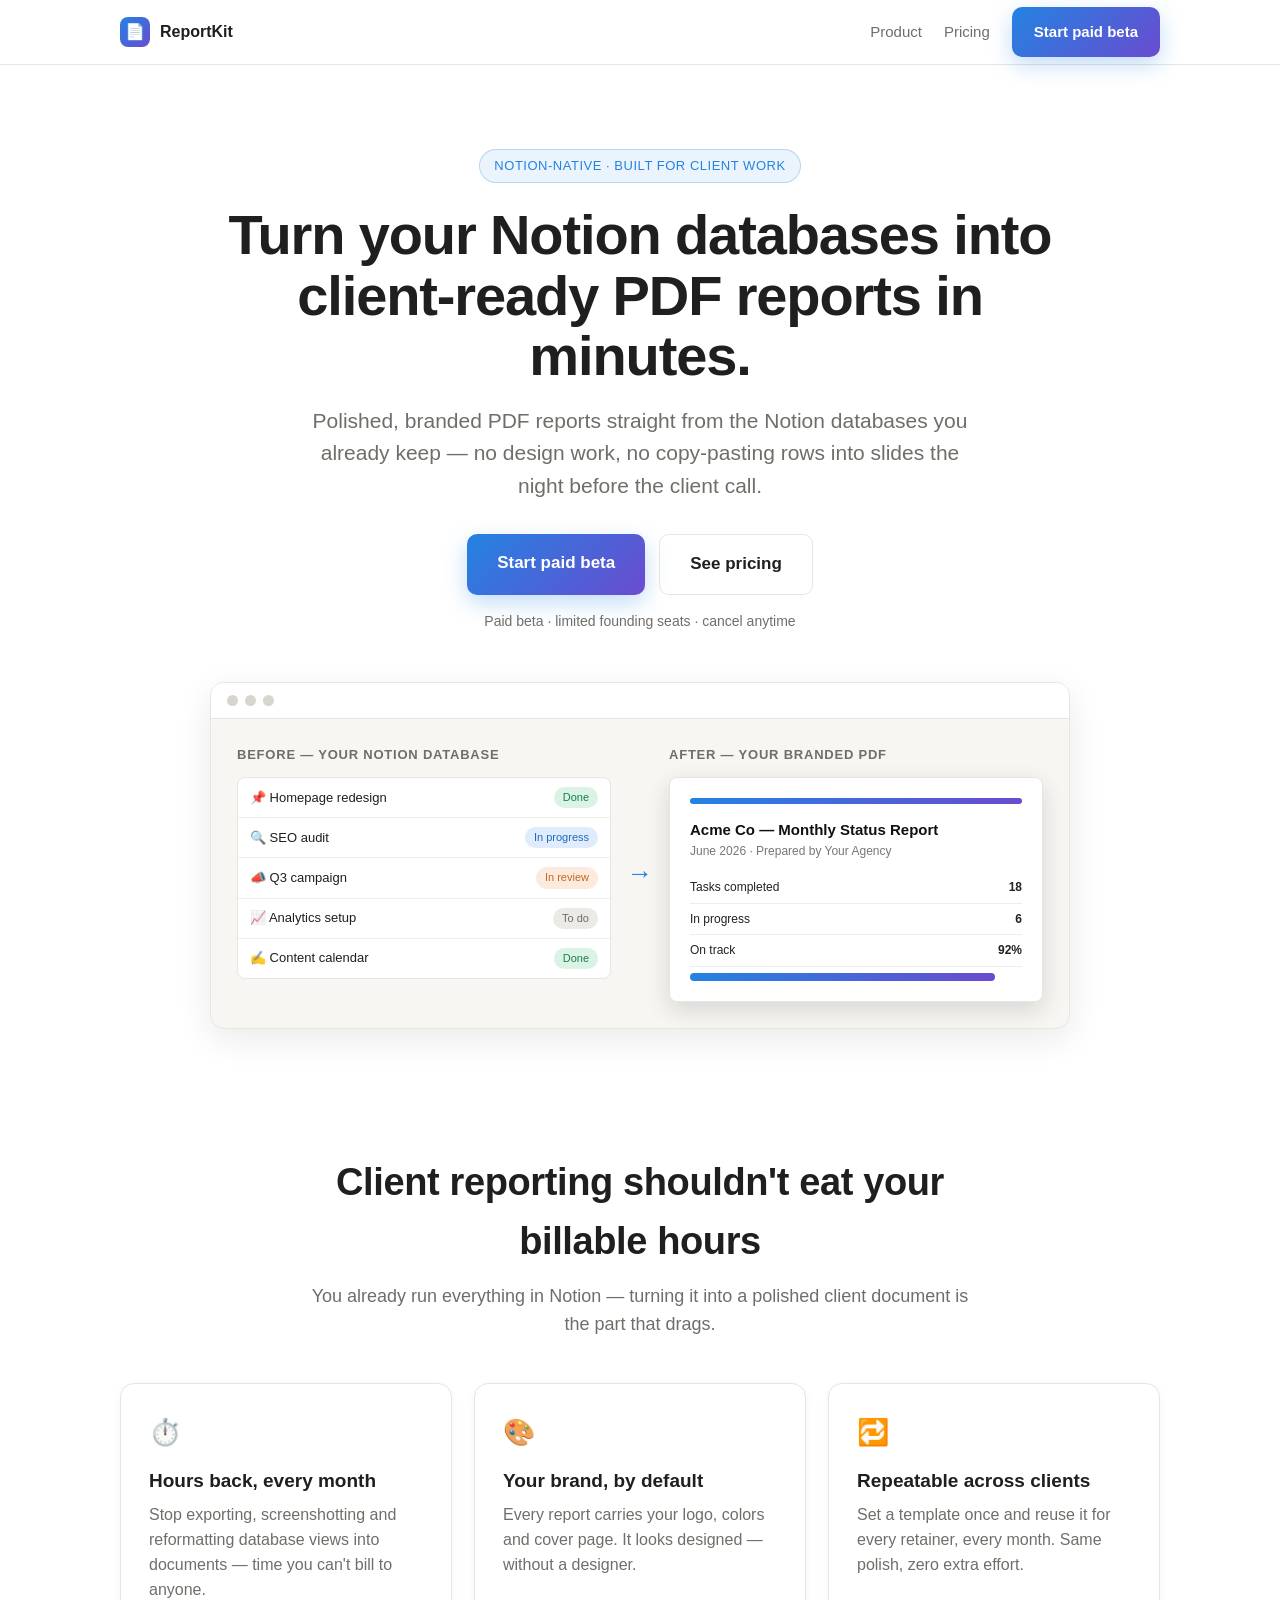
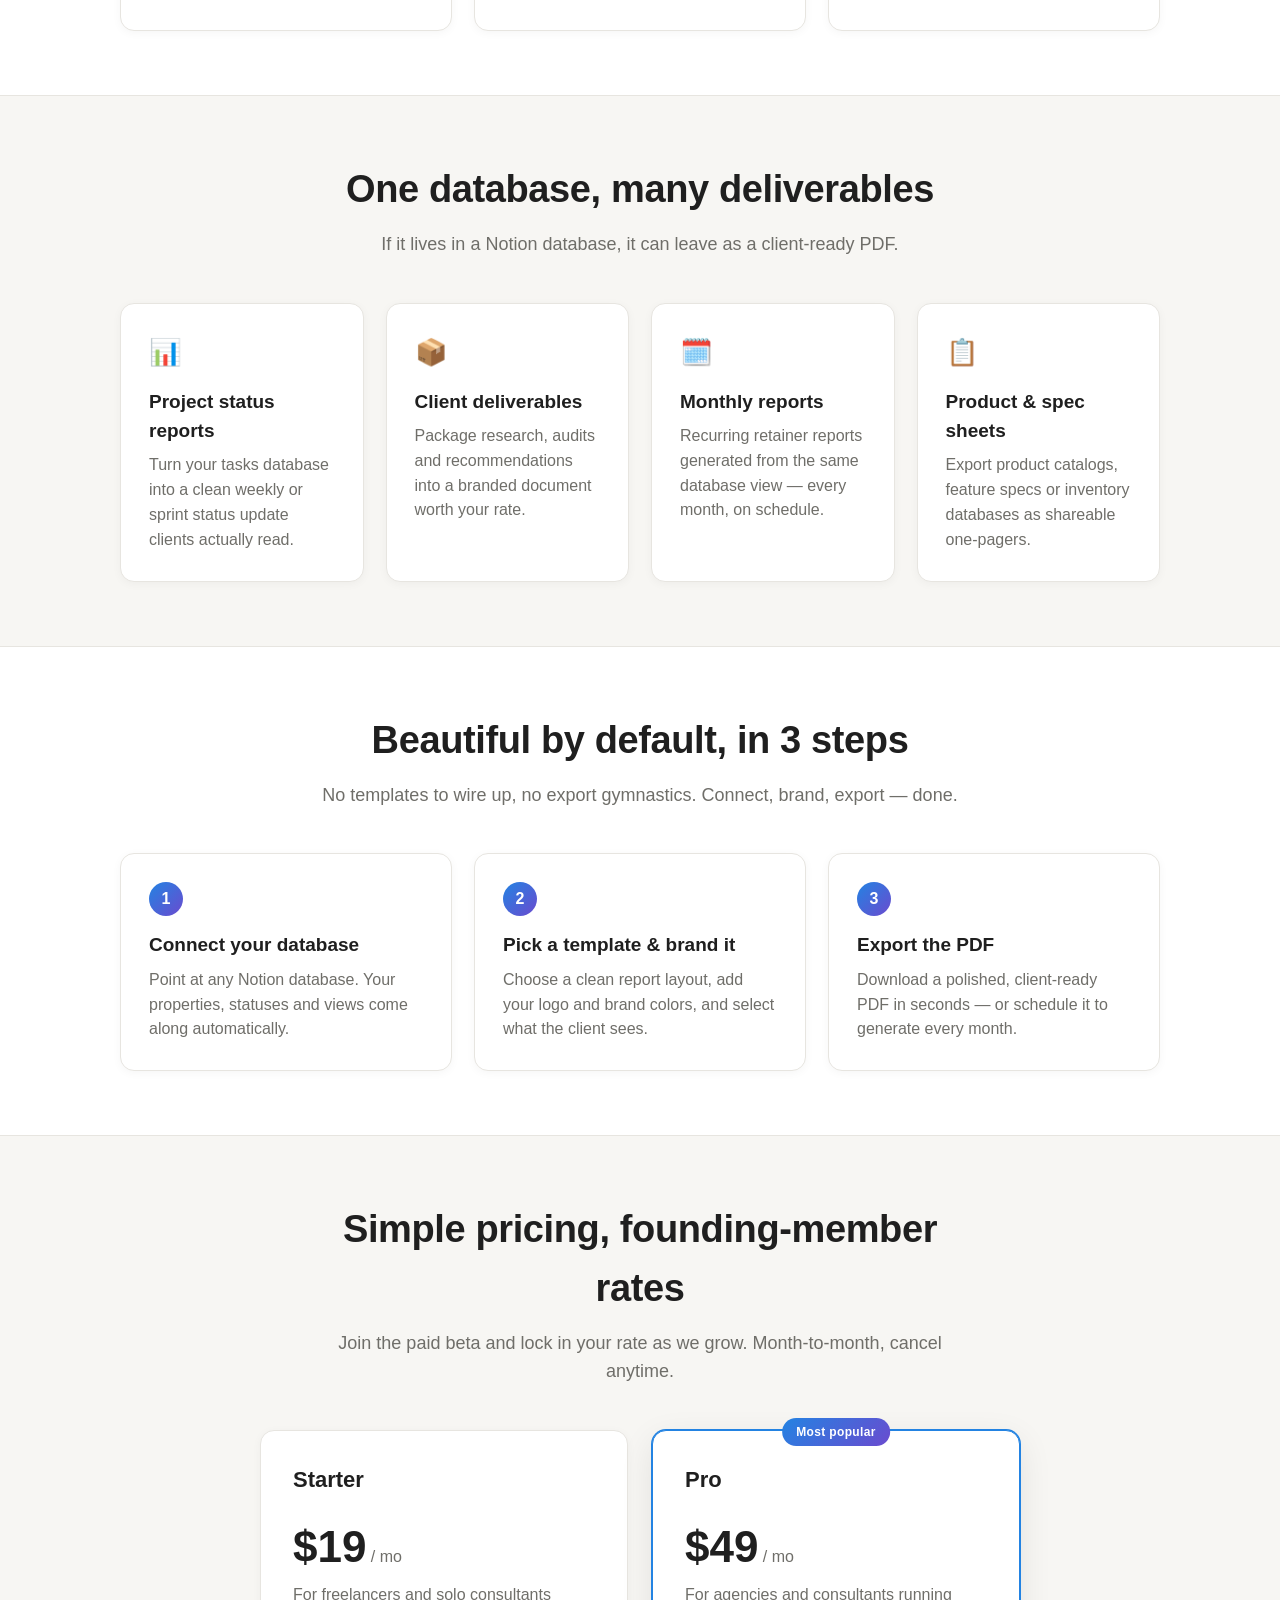
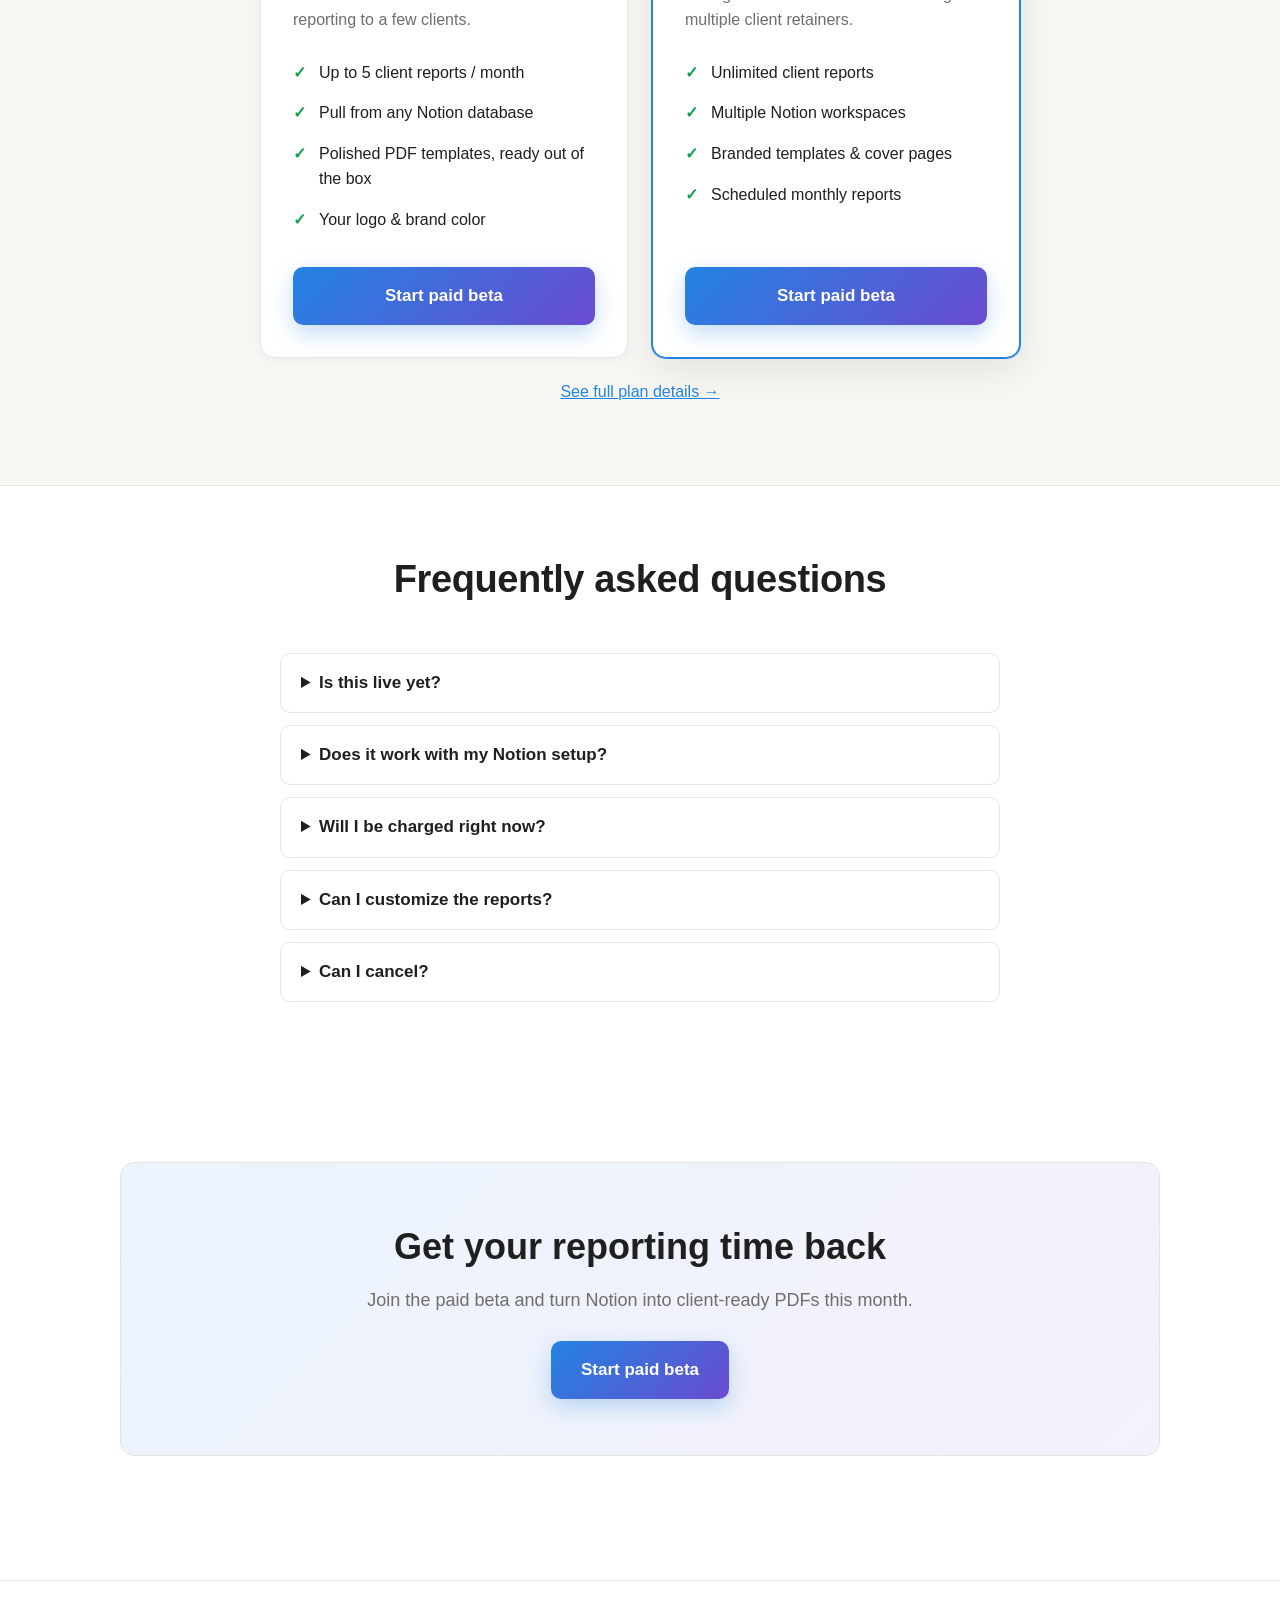
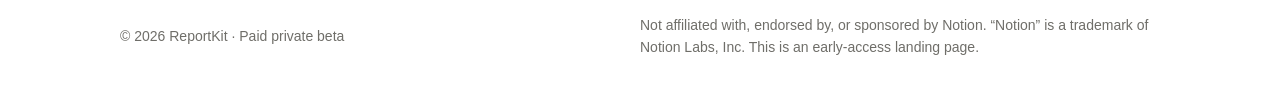
==== commit 2ecf4e61: "Pivot smoke test to Notion Branded PDF Reports Rebrand the demand-validation site from ClickUp to No" ====
--- a/index.html
+++ b/index.html
@@ -3,8 +3,8 @@
 <head>
   <meta charset="UTF-8" />
   <meta name="viewport" content="width=device-width, initial-scale=1.0" />
-  <title>ClickUp Client PDF Reports — client-ready reports in minutes</title>
-  <meta name="description" content="Beautiful, branded client PDF reports straight from ClickUp — no Business plan, no BI tool. Built for agencies, freelancers and consultants." />
+  <title>Notion Branded PDF Reports — client-ready reports in minutes</title>
+  <meta name="description" content="Turn your Notion databases into polished, branded PDF reports. Built for agencies, consultants and freelancers." />
   <link rel="stylesheet" href="assets/styles.css" />
   <script src="assets/config.js"></script>
   <script src="assets/analytics.js"></script>
@@ -13,7 +13,7 @@
   <header class="site-header">
     <div class="container nav">
       <a class="brand" href="index.html">
-        <span class="logo">📄</span> ClickReports
+        <span class="logo">📄</span> ReportKit
       </a>
       <nav class="nav-links">
         <a href="index.html">Product</a>
@@ -27,33 +27,38 @@
     <!-- HERO -->
     <section class="hero">
       <div class="container">
-        <span class="eyebrow">ClickUp-native · built for client work</span>
-        <h1>Turn ClickUp tasks into client-ready PDF reports in minutes.</h1>
+        <span class="eyebrow">Notion-native · built for client work</span>
+        <h1>Turn your Notion databases into client-ready PDF reports in minutes.</h1>
         <p class="sub">
-          Beautiful, branded client reports straight from ClickUp — ready out of the box,
-          no design work, no copy-pasting task lists into slides the night before the call.
+          Polished, branded PDF reports straight from the Notion databases you already keep —
+          no design work, no copy-pasting rows into slides the night before the client call.
         </p>
         <div class="hero-cta">
           <a class="btn btn-primary btn-lg" href="pricing.html" data-track="cta_click" data-location="hero">Start paid beta</a>
           <a class="btn btn-ghost btn-lg" href="pricing.html">See pricing</a>
         </div>
-        <p class="hero-note">Founding beta · 30-day free trial · $0 today · cancel anytime</p>
-
-        <!-- Static mockup (visual only, not functional) -->
+        <p class="hero-note">Paid beta · limited founding seats · cancel anytime</p>
+
+        <!-- BEFORE / AFTER MOCKUP (visual only, not functional) -->
         <div class="mockup" aria-hidden="true">
           <div class="mockup-bar"><span></span><span></span><span></span></div>
           <div class="mockup-body">
             <div class="mockup-col">
-              <h4>ClickUp list</h4>
-              <div class="mockup-task"><span class="dot" style="background:#2ecc8f"></span> Homepage redesign — Done</div>
-              <div class="mockup-task"><span class="dot" style="background:#7b68ee"></span> SEO audit — In progress</div>
-              <div class="mockup-task"><span class="dot" style="background:#ff5e9c"></span> Q3 campaign — Review</div>
-              <div class="mockup-task"><span class="dot" style="background:#f5a623"></span> Analytics setup — To do</div>
+              <h4>Before — your Notion database</h4>
+              <div class="mockup-db">
+                <div class="db-row">📌 Homepage redesign <span class="pill pill-done">Done</span></div>
+                <div class="db-row">🔍 SEO audit <span class="pill pill-progress">In progress</span></div>
+                <div class="db-row">📣 Q3 campaign <span class="pill pill-review">In review</span></div>
+                <div class="db-row">📈 Analytics setup <span class="pill pill-todo">To do</span></div>
+                <div class="db-row">✍️ Content calendar <span class="pill pill-done">Done</span></div>
+              </div>
             </div>
+            <div class="mockup-arrow">→</div>
             <div class="mockup-col">
-              <h4>Generated PDF</h4>
+              <h4>After — your branded PDF</h4>
               <div class="mockup-pdf">
-                <div class="pdf-h">Acme Co — Monthly Report</div>
+                <div class="pdf-brandbar"></div>
+                <div class="pdf-h">Acme Co — Monthly Status Report</div>
                 <div class="pdf-sub">June 2026 · Prepared by Your Agency</div>
                 <div class="pdf-row"><span>Tasks completed</span><strong>18</strong></div>
                 <div class="pdf-row"><span>In progress</span><strong>6</strong></div>
@@ -66,95 +71,161 @@
       </div>
     </section>
 
-    <!-- PROBLEM -->
+    <!-- BENEFITS -->
     <section>
       <div class="container">
         <div class="section-head">
           <h2>Client reporting shouldn't eat your billable hours</h2>
-          <p>You love running work in ClickUp — turning it into a polished client report is the part that drags.</p>
+          <p>You already run everything in Notion — turning it into a polished client document is the part that drags.</p>
         </div>
         <div class="grid grid-3">
           <div class="card">
             <div class="ic">⏱️</div>
-            <h3>Hours every month</h3>
-            <p>Exporting, screenshotting and reformatting data into a document — time you can't bill to anyone.</p>
+            <h3>Hours back, every month</h3>
+            <p>Stop exporting, screenshotting and reformatting database views into documents — time you can't bill to anyone.</p>
           </div>
           <div class="card">
             <div class="ic">🎨</div>
-            <h3>Design takes effort</h3>
-            <p>Making a report that looks as good as your work usually means fiddling in slides or docs.</p>
+            <h3>Your brand, by default</h3>
+            <p>Every report carries your logo, colors and cover page. It looks designed — without a designer.</p>
           </div>
           <div class="card">
             <div class="ic">🔁</div>
-            <h3>Same chore, every client</h3>
-            <p>Multiply that across every retainer, every month. It never really ends.</p>
+            <h3>Repeatable across clients</h3>
+            <p>Set a template once and reuse it for every retainer, every month. Same polish, zero extra effort.</p>
+          </div>
+        </div>
+      </div>
+    </section>
+
+    <!-- USE CASES -->
+    <section class="section-soft">
+      <div class="container">
+        <div class="section-head">
+          <h2>One database, many deliverables</h2>
+          <p>If it lives in a Notion database, it can leave as a client-ready PDF.</p>
+        </div>
+        <div class="grid grid-4">
+          <div class="card">
+            <div class="ic">📊</div>
+            <h3>Project status reports</h3>
+            <p>Turn your tasks database into a clean weekly or sprint status update clients actually read.</p>
+          </div>
+          <div class="card">
+            <div class="ic">📦</div>
+            <h3>Client deliverables</h3>
+            <p>Package research, audits and recommendations into a branded document worth your rate.</p>
+          </div>
+          <div class="card">
+            <div class="ic">🗓️</div>
+            <h3>Monthly reports</h3>
+            <p>Recurring retainer reports generated from the same database view — every month, on schedule.</p>
+          </div>
+          <div class="card">
+            <div class="ic">📋</div>
+            <h3>Product &amp; spec sheets</h3>
+            <p>Export product catalogs, feature specs or inventory databases as shareable one-pagers.</p>
           </div>
         </div>
       </div>
     </section>
 
     <!-- HOW IT WORKS -->
-    <section style="background: var(--bg-soft); border-top:1px solid var(--border); border-bottom:1px solid var(--border);">
+    <section>
       <div class="container">
         <div class="section-head">
           <h2>Beautiful by default, in 3 steps</h2>
-          <p>No templates to wire up, no BI setup. Connect, brand, export — done.</p>
-        </div>
-        <div class="grid grid-3 steps">
+          <p>No templates to wire up, no export gymnastics. Connect, brand, export — done.</p>
+        </div>
+        <div class="grid grid-3">
           <div class="card">
             <div class="step-num">1</div>
-            <h3>Connect your list</h3>
-            <p>Point at any ClickUp Space, Folder or List. Your tasks, statuses and custom fields come along.</p>
+            <h3>Connect your database</h3>
+            <p>Point at any Notion database. Your properties, statuses and views come along automatically.</p>
           </div>
           <div class="card">
             <div class="step-num">2</div>
-            <h3>Pick a template</h3>
+            <h3>Pick a template &amp; brand it</h3>
             <p>Choose a clean report layout, add your logo and brand colors, and select what the client sees.</p>
           </div>
           <div class="card">
             <div class="step-num">3</div>
             <h3>Export the PDF</h3>
-            <p>Download a polished, client-ready PDF in seconds — or schedule it to send automatically.</p>
-          </div>
-        </div>
-      </div>
-    </section>
-
-    <!-- WHO IT'S FOR -->
-    <section>
-      <div class="container">
-        <div class="section-head">
-          <h2>Built for people who bill clients</h2>
-          <p>If reporting is part of how you keep clients happy, this is for you.</p>
-        </div>
-        <div class="grid grid-3">
-          <div class="card">
-            <div class="ic">🏢</div>
-            <h3>Agencies</h3>
-            <p>Deliver consistent, branded reports across every account without a dedicated ops person.</p>
-          </div>
-          <div class="card">
-            <div class="ic">🧑‍💻</div>
-            <h3>Freelancers</h3>
-            <p>Look like a bigger shop. Send reports that justify your rate in a couple of clicks.</p>
-          </div>
-          <div class="card">
-            <div class="ic">📊</div>
-            <h3>Consultants</h3>
-            <p>Turn project progress into a clear narrative your stakeholders can scan in 30 seconds.</p>
-          </div>
-        </div>
-      </div>
-    </section>
-
-    <!-- SOCIAL PROOF (honest placeholder) -->
-    <section style="padding-top:0;">
-      <div class="container">
-        <div class="card" style="text-align:center; max-width:720px; margin:0 auto;">
-          <p style="color:var(--muted); margin:0;">
-            🚧 We're opening a small founding beta to a handful of ClickUp agencies and freelancers.
-            Join to reserve your spot — nothing is charged today. You get a 30-day free trial to use it before you pay, then your founding rate, locked in.
-          </p>
+            <p>Download a polished, client-ready PDF in seconds — or schedule it to generate every month.</p>
+          </div>
+        </div>
+      </div>
+    </section>
+
+    <!-- PRICING -->
+    <section class="section-soft" id="pricing">
+      <div class="container">
+        <div class="section-head">
+          <h2>Simple pricing, founding-member rates</h2>
+          <p>Join the paid beta and lock in your rate as we grow. Month-to-month, cancel anytime.</p>
+        </div>
+        <div class="plans">
+          <div class="plan">
+            <h3>Starter</h3>
+            <div class="price">$19<span> / mo</span></div>
+            <p class="desc">For freelancers and solo consultants reporting to a few clients.</p>
+            <ul class="features">
+              <li>Up to 5 client reports / month</li>
+              <li>Pull from any Notion database</li>
+              <li>Polished PDF templates, ready out of the box</li>
+              <li>Your logo &amp; brand color</li>
+            </ul>
+            <a class="btn btn-primary btn-block btn-lg"
+               href="checkout.html?tier=starter"
+               data-track="pricing_tier_click" data-tier="starter" data-location="landing">Start paid beta</a>
+          </div>
+          <div class="plan popular">
+            <span class="tag">Most popular</span>
+            <h3>Pro</h3>
+            <div class="price">$49<span> / mo</span></div>
+            <p class="desc">For agencies and consultants running multiple client retainers.</p>
+            <ul class="features">
+              <li>Unlimited client reports</li>
+              <li>Multiple Notion workspaces</li>
+              <li>Branded templates &amp; cover pages</li>
+              <li>Scheduled monthly reports</li>
+            </ul>
+            <a class="btn btn-primary btn-block btn-lg"
+               href="checkout.html?tier=pro"
+               data-track="pricing_tier_click" data-tier="pro" data-location="landing">Start paid beta</a>
+          </div>
+        </div>
+        <p style="text-align:center; margin-top:22px;">
+          <a href="pricing.html" style="color:var(--brand);">See full plan details →</a>
+        </p>
+      </div>
+    </section>
+
+    <!-- FAQ -->
+    <section>
+      <div class="container">
+        <div class="faq">
+          <div class="section-head"><h2>Frequently asked questions</h2></div>
+          <details>
+            <summary>Is this live yet?</summary>
+            <p>We're in an early paid beta and onboarding founding members in small batches. Joining reserves your spot and founding rate — we confirm by email and set you up personally.</p>
+          </details>
+          <details>
+            <summary>Does it work with my Notion setup?</summary>
+            <p>It's designed to work with any standard Notion database — tasks, projects, CRM, content calendars, product catalogs. We confirm compatibility with your specific setup during onboarding.</p>
+          </details>
+          <details>
+            <summary>Will I be charged right now?</summary>
+            <p>No. This page doesn't collect card details — you pick a plan and leave your email, and we confirm your seat and set up billing when we onboard you.</p>
+          </details>
+          <details>
+            <summary>Can I customize the reports?</summary>
+            <p>Yes — logo, brand colors, cover page and which database properties appear. Pro adds fully branded templates and scheduled reports.</p>
+          </details>
+          <details>
+            <summary>Can I cancel?</summary>
+            <p>Yes — it's month-to-month and you can cancel anytime once you're onboarded.</p>
+          </details>
         </div>
       </div>
     </section>
@@ -164,7 +235,7 @@
       <div class="container">
         <div class="cta-band">
           <h2>Get your reporting time back</h2>
-          <p>Join the paid beta and turn ClickUp into client-ready PDFs this month.</p>
+          <p>Join the paid beta and turn Notion into client-ready PDFs this month.</p>
           <a class="btn btn-primary btn-lg" href="pricing.html" data-track="cta_click" data-location="footer_band">Start paid beta</a>
         </div>
       </div>
@@ -173,9 +244,29 @@
 
   <footer class="site-footer">
     <div class="container">
-      <p>© 2026 ClickReports · Paid private beta</p>
-      <p class="disclaimer">Not affiliated with, endorsed by, or sponsored by ClickUp. “ClickUp” is a trademark of its respective owner. This is an early-access landing page.</p>
+      <p>© 2026 ReportKit · Paid private beta</p>
+      <p class="disclaimer">Not affiliated with, endorsed by, or sponsored by Notion. “Notion” is a trademark of Notion Labs, Inc. This is an early-access landing page.</p>
     </div>
   </footer>
+
+  <script>
+    // pricing_view también se dispara cuando la sección de precios del landing
+    // entra en pantalla (una sola vez por carga de página).
+    (function () {
+      var fired = false;
+      var el = document.getElementById("pricing");
+      if (!el || !("IntersectionObserver" in window)) return;
+      var obs = new IntersectionObserver(function (entries) {
+        entries.forEach(function (entry) {
+          if (entry.isIntersecting && !fired) {
+            fired = true;
+            if (window.track) window.track("pricing_view", { source: "landing_section" });
+            obs.disconnect();
+          }
+        });
+      }, { threshold: 0.3 });
+      obs.observe(el);
+    })();
+  </script>
 </body>
 </html>
--- a/assets/styles.css
+++ b/assets/styles.css
@@ -1,16 +1,16 @@
-/* ===== Smoke test — ClickUp Client PDF Reports ===== */
+/* ===== Smoke test — Notion Branded PDF Reports ===== */
 :root {
-  --bg: #0d1117;
-  --bg-soft: #161b22;
-  --card: #1c2230;
-  --border: #2a3142;
-  --text: #e6edf3;
-  --muted: #9aa7b8;
-  --brand: #7b68ee;       /* púrpura tipo ClickUp */
-  --brand-2: #ff5e9c;
-  --accent: #2ecc8f;
+  --bg: #ffffff;
+  --bg-soft: #f7f6f3;     /* gris cálido tipo Notion */
+  --card: #ffffff;
+  --border: #e7e5e0;
+  --text: #1f1f1f;
+  --muted: #6f6e69;
+  --brand: #2383e2;       /* azul tipo Notion */
+  --brand-2: #6a4bcf;
+  --accent: #12a150;
   --radius: 14px;
-  --shadow: 0 12px 40px rgba(0, 0, 0, 0.35);
+  --shadow: 0 10px 34px rgba(20, 20, 20, 0.09);
   --maxw: 1080px;
   font-family: -apple-system, BlinkMacSystemFont, "Segoe UI", Roboto, Helvetica, Arial, sans-serif;
 }
@@ -19,7 +19,7 @@
 
 body {
   margin: 0;
-  background: radial-gradient(1200px 600px at 50% -10%, #1a2030 0%, var(--bg) 55%);
+  background: radial-gradient(1100px 520px at 50% -12%, #eef4fc 0%, var(--bg) 55%);
   color: var(--text);
   line-height: 1.55;
   -webkit-font-smoothing: antialiased;
@@ -33,7 +33,7 @@
 .site-header {
   position: sticky; top: 0; z-index: 10;
   backdrop-filter: blur(10px);
-  background: rgba(13, 17, 23, 0.7);
+  background: rgba(255, 255, 255, 0.82);
   border-bottom: 1px solid var(--border);
 }
 .nav { display: flex; align-items: center; justify-content: space-between; height: 64px; }
@@ -46,6 +46,7 @@
 .nav-links { display: flex; align-items: center; gap: 22px; }
 .nav-links a { text-decoration: none; color: var(--muted); font-size: 15px; }
 .nav-links a:hover { color: var(--text); }
+.nav-links a.btn { color: #fff; }
 
 /* ----- Buttons ----- */
 .btn {
@@ -57,9 +58,9 @@
 .btn-primary {
   color: #fff;
   background: linear-gradient(135deg, var(--brand), var(--brand-2));
-  box-shadow: 0 8px 24px rgba(123, 104, 238, 0.35);
-}
-.btn-primary:hover { box-shadow: 0 10px 30px rgba(123, 104, 238, 0.5); }
+  box-shadow: 0 8px 22px rgba(35, 131, 226, 0.28);
+}
+.btn-primary:hover { box-shadow: 0 10px 28px rgba(35, 131, 226, 0.42); }
 .btn-ghost { background: transparent; color: var(--text); border: 1px solid var(--border); }
 .btn-ghost:hover { border-color: var(--brand); }
 .btn-lg { padding: 16px 30px; font-size: 17px; }
@@ -69,54 +70,68 @@
 .hero { padding: 84px 0 60px; text-align: center; }
 .eyebrow {
   display: inline-block; font-size: 13px; letter-spacing: .04em; text-transform: uppercase;
-  color: var(--brand); background: rgba(123, 104, 238, 0.12);
-  border: 1px solid rgba(123, 104, 238, 0.3); padding: 6px 14px; border-radius: 999px; margin-bottom: 22px;
-}
-.hero h1 { font-size: clamp(34px, 5.2vw, 56px); line-height: 1.08; margin: 0 auto 18px; max-width: 880px; }
+  color: var(--brand); background: rgba(35, 131, 226, 0.09);
+  border: 1px solid rgba(35, 131, 226, 0.28); padding: 6px 14px; border-radius: 999px; margin-bottom: 22px;
+}
+.hero h1 { font-size: clamp(34px, 5.2vw, 56px); line-height: 1.08; margin: 0 auto 18px; max-width: 880px; letter-spacing: -0.02em; }
 .hero p.sub { font-size: clamp(17px, 2.2vw, 21px); color: var(--muted); max-width: 660px; margin: 0 auto 32px; }
 .hero-cta { display: flex; gap: 14px; justify-content: center; flex-wrap: wrap; }
 .hero-note { margin-top: 16px; font-size: 14px; color: var(--muted); }
 
-/* ----- Mockup ----- */
+/* ----- Mockup antes/después ----- */
 .mockup {
-  margin: 50px auto 0; max-width: 820px;
+  margin: 50px auto 0; max-width: 860px;
   background: var(--bg-soft); border: 1px solid var(--border);
   border-radius: var(--radius); box-shadow: var(--shadow); overflow: hidden;
 }
-.mockup-bar { display: flex; gap: 7px; padding: 12px 16px; border-bottom: 1px solid var(--border); }
-.mockup-bar span { width: 11px; height: 11px; border-radius: 50%; background: #3a4255; }
-.mockup-body { display: grid; grid-template-columns: 1fr 1fr; gap: 18px; padding: 26px; text-align: left; }
-.mockup-col h4 { margin: 0 0 12px; font-size: 14px; color: var(--muted); text-transform: uppercase; letter-spacing: .04em; }
-.mockup-task { display: flex; align-items: center; gap: 10px; padding: 9px 0; border-bottom: 1px dashed var(--border); font-size: 14px; }
-.mockup-task .dot { width: 9px; height: 9px; border-radius: 50%; flex: 0 0 auto; }
+.mockup-bar { display: flex; gap: 7px; padding: 12px 16px; border-bottom: 1px solid var(--border); background: #fff; }
+.mockup-bar span { width: 11px; height: 11px; border-radius: 50%; background: #d8d5cf; }
+.mockup-body { display: grid; grid-template-columns: 1fr auto 1fr; gap: 16px; padding: 26px; text-align: left; align-items: stretch; }
+.mockup-col h4 { margin: 0 0 12px; font-size: 13px; color: var(--muted); text-transform: uppercase; letter-spacing: .06em; }
+.mockup-arrow { align-self: center; font-size: 26px; color: var(--brand); }
+
+/* Lado "antes": tabla estilo Notion */
+.mockup-db { background: #fff; border: 1px solid var(--border); border-radius: 8px; overflow: hidden; font-size: 13px; }
+.db-row { display: flex; align-items: center; gap: 10px; padding: 9px 12px; border-bottom: 1px solid #efede8; }
+.db-row:last-child { border-bottom: 0; }
+.db-row .pill { font-size: 11px; padding: 2px 9px; border-radius: 999px; margin-left: auto; white-space: nowrap; }
+.pill-done { background: #dbf3e5; color: #1a7f4b; }
+.pill-progress { background: #e0ecfb; color: #1d6ac2; }
+.pill-review { background: #fdeadf; color: #c26a1d; }
+.pill-todo { background: #eceae6; color: #6f6e69; }
+
+/* Lado "después": PDF pulido */
 .mockup-pdf {
   background: #fff; color: #222; border-radius: 8px; padding: 20px;
-  font-size: 12px; box-shadow: 0 6px 20px rgba(0,0,0,.4);
-}
+  font-size: 12px; box-shadow: 0 8px 24px rgba(20,20,20,.14); border: 1px solid var(--border);
+}
+.mockup-pdf .pdf-brandbar { height: 6px; border-radius: 3px; background: linear-gradient(90deg, var(--brand), var(--brand-2)); margin-bottom: 14px; }
 .mockup-pdf .pdf-h { font-weight: 700; font-size: 15px; color: #111; }
 .mockup-pdf .pdf-sub { color: #777; margin-bottom: 12px; }
 .mockup-pdf .pdf-row { display: flex; justify-content: space-between; padding: 6px 0; border-bottom: 1px solid #eee; }
-.mockup-pdf .pdf-bar { height: 8px; border-radius: 4px; background: linear-gradient(90deg, var(--brand), var(--brand-2)); margin-top: 4px; }
+.mockup-pdf .pdf-bar { height: 8px; border-radius: 4px; background: linear-gradient(90deg, var(--brand), var(--brand-2)); margin-top: 6px; }
 
 /* ----- Sections ----- */
 section { padding: 64px 0; }
+.section-soft { background: var(--bg-soft); border-top: 1px solid var(--border); border-bottom: 1px solid var(--border); }
 .section-head { text-align: center; max-width: 660px; margin: 0 auto 44px; }
-.section-head h2 { font-size: clamp(26px, 4vw, 38px); margin: 0 0 12px; }
+.section-head h2 { font-size: clamp(26px, 4vw, 38px); margin: 0 0 12px; letter-spacing: -0.01em; }
 .section-head p { color: var(--muted); font-size: 18px; margin: 0; }
 
 .grid { display: grid; gap: 22px; }
+.grid-4 { grid-template-columns: repeat(4, 1fr); }
 .grid-3 { grid-template-columns: repeat(3, 1fr); }
 .grid-2 { grid-template-columns: repeat(2, 1fr); }
 
 .card {
   background: var(--card); border: 1px solid var(--border);
   border-radius: var(--radius); padding: 28px;
+  box-shadow: 0 2px 10px rgba(20, 20, 20, 0.04);
 }
 .card .ic { font-size: 26px; margin-bottom: 14px; }
 .card h3 { margin: 0 0 8px; font-size: 19px; }
 .card p { margin: 0; color: var(--muted); }
 
-.steps { counter-reset: step; }
 .step-num {
   width: 34px; height: 34px; border-radius: 50%; display: grid; place-items: center;
   font-weight: 700; color: #fff; background: linear-gradient(135deg, var(--brand), var(--brand-2));
@@ -127,7 +142,7 @@
 .plans { display: grid; grid-template-columns: repeat(2, 1fr); gap: 24px; max-width: 760px; margin: 0 auto; }
 .plan {
   background: var(--card); border: 1px solid var(--border); border-radius: var(--radius);
-  padding: 32px; display: flex; flex-direction: column;
+  padding: 32px; display: flex; flex-direction: column; box-shadow: 0 2px 10px rgba(20, 20, 20, 0.04);
 }
 .plan.popular { border-color: var(--brand); box-shadow: 0 0 0 1px var(--brand), var(--shadow); position: relative; }
 .plan .tag {
@@ -147,20 +162,20 @@
 .checkout-wrap { max-width: 560px; margin: 0 auto; }
 .summary {
   background: var(--card); border: 1px solid var(--border); border-radius: var(--radius);
-  padding: 26px; margin-bottom: 24px;
-}
-.summary .row { display: flex; justify-content: space-between; padding: 10px 0; border-bottom: 1px solid var(--border); }
+  padding: 26px; margin-bottom: 24px; box-shadow: 0 2px 10px rgba(20, 20, 20, 0.04);
+}
+.summary .row { display: flex; justify-content: space-between; gap: 14px; padding: 10px 0; border-bottom: 1px solid var(--border); }
 .summary .row:last-child { border-bottom: 0; font-size: 20px; font-weight: 700; }
 .summary .muted { color: var(--muted); }
 
 .email-form { display: flex; flex-direction: column; gap: 12px; margin-top: 22px; }
 .email-form input {
   width: 100%; padding: 15px 16px; font-size: 16px; border-radius: 10px;
-  border: 1px solid var(--border); background: var(--bg-soft); color: var(--text);
-}
-.email-form input:focus { outline: none; border-color: var(--brand); }
+  border: 1px solid var(--border); background: #fff; color: var(--text);
+}
+.email-form input:focus { outline: none; border-color: var(--brand); box-shadow: 0 0 0 3px rgba(35, 131, 226, 0.15); }
 .success-box {
-  background: rgba(46, 204, 143, 0.08); border: 1px solid rgba(46, 204, 143, 0.4);
+  background: rgba(18, 161, 80, 0.07); border: 1px solid rgba(18, 161, 80, 0.35);
   border-radius: var(--radius); padding: 30px; text-align: center;
 }
 .success-box .ic { font-size: 44px; }
@@ -178,7 +193,7 @@
 
 /* ----- Final CTA band ----- */
 .cta-band {
-  text-align: center; background: linear-gradient(135deg, rgba(123,104,238,.16), rgba(255,94,156,.12));
+  text-align: center; background: linear-gradient(135deg, rgba(35,131,226,.09), rgba(106,75,207,.08));
   border: 1px solid var(--border); border-radius: var(--radius); padding: 56px 24px; margin: 20px 0;
 }
 .cta-band h2 { font-size: clamp(26px, 4vw, 36px); margin: 0 0 12px; }
@@ -188,10 +203,18 @@
 .site-footer { border-top: 1px solid var(--border); padding: 34px 0; margin-top: 40px; }
 .site-footer .container { display: flex; justify-content: space-between; align-items: center; gap: 16px; flex-wrap: wrap; }
 .site-footer p { margin: 0; color: var(--muted); font-size: 14px; }
-.disclaimer { font-size: 13px; color: #6b7787; max-width: 520px; }
+.disclaimer { font-size: 13px; color: #98968f; max-width: 520px; }
 
 /* ----- Responsive ----- */
+@media (max-width: 980px) {
+  .grid-4 { grid-template-columns: repeat(2, 1fr); }
+}
 @media (max-width: 820px) {
-  .grid-3, .grid-2, .plans, .mockup-body { grid-template-columns: 1fr; }
+  .grid-3, .grid-2, .plans { grid-template-columns: 1fr; }
+  .mockup-body { grid-template-columns: 1fr; }
+  .mockup-arrow { transform: rotate(90deg); justify-self: center; }
   .nav-links a:not(.btn) { display: none; }
 }
+@media (max-width: 560px) {
+  .grid-4 { grid-template-columns: 1fr; }
+}
